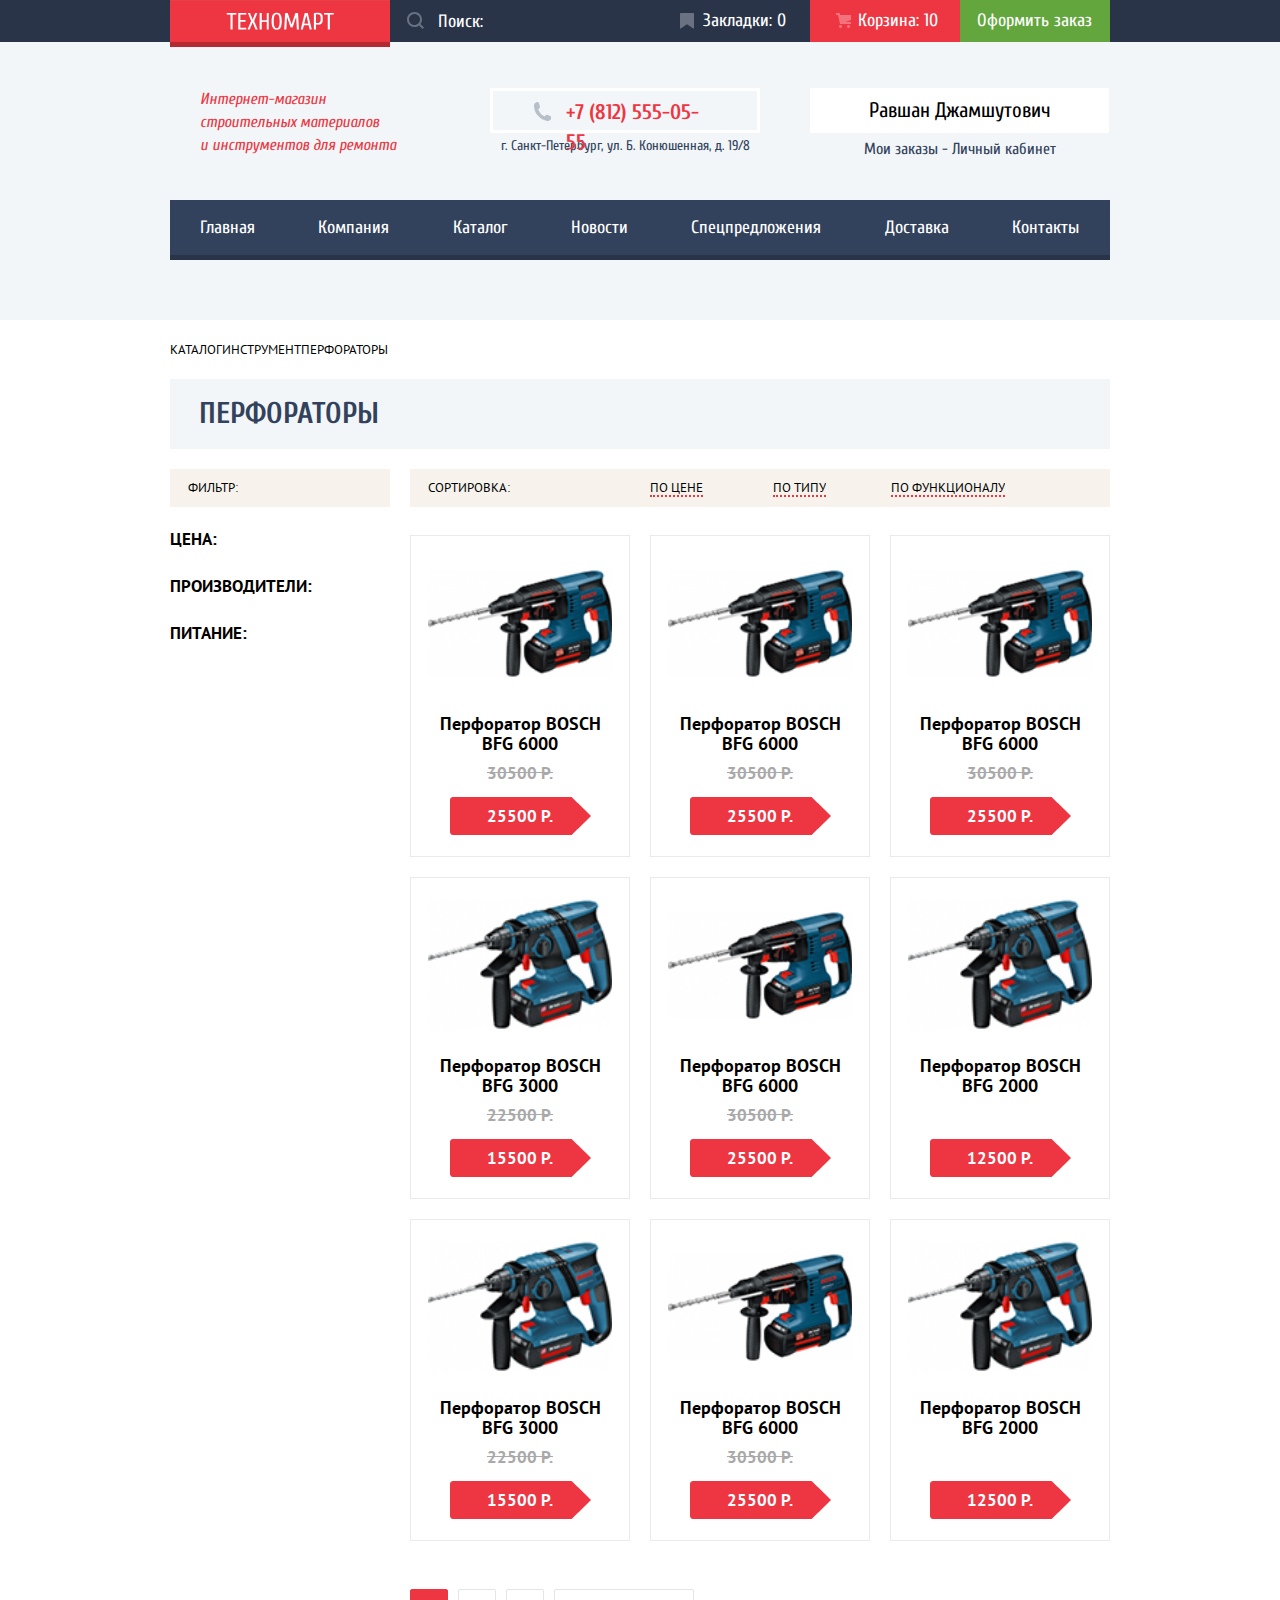
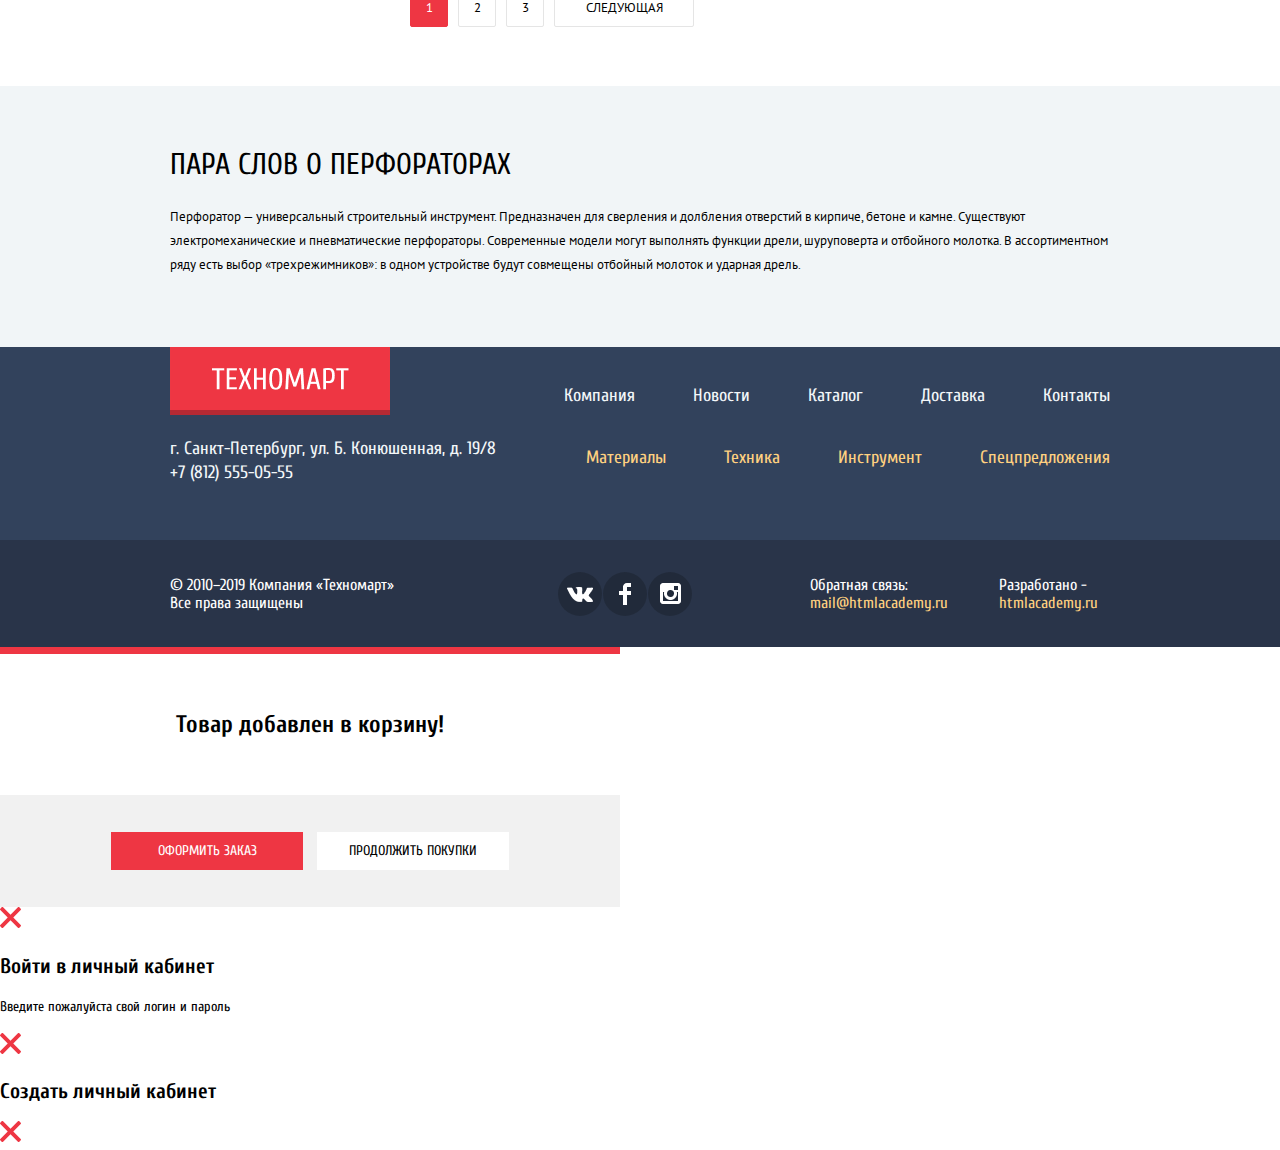
==== catalog.html @ 20802046 "Декоративные элементы на главной странице" ====
<!DOCTYPE html>
<html lang="ru">
  <head>
    <meta charset="utf-8">
	<title>Интернет-магазин строительных материалов и инструментов для ремонта «Техномарт»</title>
	<link href="https://fonts.googleapis.com/css2?family=Cuprum:ital,wght@0,400;0,700;1,400;1,700&family=PT+Sans:ital,wght@0,400;0,700;1,400;1,700&display=swap" rel="stylesheet">
	<link href="css/normalize.css" rel="stylesheet">
    <link href="css/style.css" rel="stylesheet">
  </head>
  <body>

    <header class="header">
	    <section class="header-section-logo">
			<div class="container-header-logo">
            <div class="header-logo"><a href="index.html"><img src="img/logo-header.png" width="220" height="47" alt="Логотип компании Техномарт"></a></div>
			<form class="header-search">
                <input class="header-search-input" type="search" name="q" placeholder="Поиск:">
            </form>
			<a class="header-link-bookmarks" href="#">Закладки: 0</a>
			<a class="header-link-basket header-link-basket-catalog" href="#">Корзина: 10</a>
			<a class="header-link-order" href="#">Оформить заказ</a>
			</div>
		</section>
		<section class="header-section-centr">
			<div class="header-section-centr-title">
		       <p>Интернет-магазин
			   строительных материалов<br>
			   и инструментов для ремонта</p>
			</div>
			<div class="header-section-centr-contacts">
			    <div class="header-section-centr-tel"><a class="header-tel" href="tel:+78125550555">+7 (812) 555-05-55</a></div>
				<div class="header-section-centr-address"><p>г. Санкт-Петербург, ул. Б. Конюшенная, д. 19/8</p></div>
		    </div>
			<div class="header-section-centr-authorization catalog-authorization">
				<div class="header-section-centr-name">
					<a href="blank.html">Равшан Джамшутович</a>
				</div>
			    <a class="header-section-centr-account" href="blank.html">Мои заказы  - Личный кабинет</a>
			</div>
		</section>
		<nav class="header-navigation">	
            <ul class="header-navigation-list">
                <li><a href="index.html">Главная</a></li>
                <li><a href="blank.html">Компания</a></li>
                <li><a href="catalog.html">Каталог</a></li>
                <li><a href="blank.html">Новости</a></li>
				<li><a href="blank.html">Спецпредложения</a></li>
                <li><a href="blank.html">Доставка</a></li>
                <li><a href="blank.html">Контакты</a></li>
            </ul>
	   </nav>
	</header>
	
	<main class="main ">

		<div class="main-catalog container">
	
	    <ul class="breadcrumbs">
            <li class="breadcrumbs-item">
                <a href="index.html"></a>
            </li>
            <li class="breadcrumbs-item">
                <a href="catalog.html">КАТАЛОГ</a>
            </li>
			<li class="breadcrumbs-item">
                <a href="catalog.html">ИНСТРУМЕНТ</a>
            </li>
            <li class="breadcrumbs-item">
                <a>ПЕРФОРАТОРЫ</a>
            </li>
        </ul>
	
		<div class="box-h1">
	        <h1>ПЕРФОРАТОРЫ</h1>
		</div>
		
        <section class="filter">

			<div class="box-header-filter">
			    <h3>Фильтр:</h3>
			</div>

			<div class="main-filter">
			    <p>Цена:</p>
			    <p>Производители:</p>
			    <p>Питание:</p>
			</div>
			
		</section>
		
		<section class="catalog-products">

            <div class="box-sort">

				<h3>СОРТИРОВКА:</h3>
				
				<input class="button-sort button-sort-price" type="button" value="ПО ЦЕНЕ">
				
				<input class="button-sort button-sort-type" type="button" value="ПО ТИПУ">

				<input class="button-sort button-sort-functional" type="button" value="ПО ФУНКЦИОНАЛУ">
                
		    </div>

				<h2 class="visually-hidden">Список товаров</h2>
				
			    <ul  class="catalog-products-list">
				<li  class="main-product-item">
					<div class="container-product">
						<img src="img/snippet-945.jpg" width="184" height="164" alt="Изображение перфоратора BOSCH BFG 6000">
					</div>
					<!-- <span class="new">NEW</span> -->
					<div class="main-product-item-link"><a href="blank.html">
						<h3>Перфоратор BOSCH BFG 6000</h3>
					</a></div>
					<div class="old-price"><span>30500 Р.</span></div>
						<div class="button-product"><a href="#">25500 Р.</a></div>					
				</li>
				<li  class="main-product-item">
					<div class="container-product">
					    <img src="img/snippet-945.jpg" width="184" height="164" alt="Изображение перфоратора BOSCH BFG 6000">
				    </div>
					<!-- <span class="new">NEW</span> -->	
					<div class="main-product-item-link"><a href="blank.html">
						<h3>Перфоратор BOSCH BFG 6000</h3>
					</a></div>
					<div class="old-price"><span>30500 Р.</span></div>
					<div class="button-product"><a href="#">25500 Р.</a></div>					
				</li>
				<li  class="main-product-item">
					<div class="container-product">
					    <img src="img/snippet-945.jpg" width="184" height="164" alt="Изображение перфоратора BOSCH BFG 6000">
				    </div>
					<!-- <span class="new">NEW</span> -->	
					<div class="main-product-item-link"><a href="blank.html">
						<h3>Перфоратор BOSCH BFG 6000</h3>
					</a></div>
					<div class="old-price"><span>30500 Р.</span></div>
					<div class="button-product"><a href="#">25500 Р.</a></div>					
				</li>
				<li  class="main-product-item">
					<div class="container-product">
					    <img src="img/snippet-18927.jpg" width="184" height="164" alt="Изображение перфоратора BOSCH BFG 3000">
				    </div>
					<!-- <span class="new">NEW</span> -->	
					<div class="main-product-item-link"><a href="blank.html">
						<h3>Перфоратор BOSCH BFG 3000</h3>
					</a></div>
					<div class="old-price"><span>22500 Р.</span></div>
					<div class="button-product"><a href="#">15500 Р.</a></div>					
				</li>
				<li class="main-product-item">
					<div class="container-product">
					    <img src="img/snippet-945.jpg" width="184" height="164" alt="Изображение перфоратора BOSCH BFG 6000">
				    </div>
					<!-- <span class="new">NEW</span> -->	
					<div class="main-product-item-link"><a href="blank.html">
						<h3>Перфоратор BOSCH BFG 6000</h3>
					</a></div>
					<div class="old-price"><span>30500 Р.</span></div>
					<div class="button-product"><a href="#">25500 Р.</a></div>					
				</li>
				<li  class="main-product-item">
					<div class="container-product">
					    <img src="img/snippet-18927.jpg" width="184" height="164" alt="Изображение перфоратора BOSCH BFG 2000">
				    </div>
					<!-- <span class="new">NEW</span> -->
					<div class="main-product-item-link"><a href="blank.html">
						<h3>Перфоратор BOSCH BFG 2000</h3>
					</a></div>
					<div class="old-price"><span></span></div>
					<div class="button-product"><a href="#">12500 Р.</a></div>				
				</li>
				<li class="main-product-item">
					<div class="container-product">
					    <img src="img/snippet-18927.jpg" width="184" height="164" alt="Изображение перфоратора BOSCH BFG 3000">
				    </div>
					<!-- <span class="new">NEW</span> -->	
					<div class="main-product-item-link"><a href="blank.html">
						<h3>Перфоратор BOSCH BFG 3000</h3>
					</a></div>
					<div class="old-price"><span>22500 Р.</span></div>
					<div class="button-product"><a href="#">15500 Р.</a></div>					
				</li>
				<li  class="main-product-item">
					<div class="container-product">
					    <img src="img/snippet-945.jpg" width="184" height="164" alt="Изображение перфоратора BOSCH BFG 6000">
				    </div>
					<!-- <span class="new">NEW</span> -->	
					<div class="main-product-item-link"><a href="blank.html">
						<h3>Перфоратор BOSCH BFG 6000</h3>
					</a></div>
					<div class="old-price"><span>30500 Р.</span></div>
					<div class="button-product"><a href="#">25500 Р.</a></div>					
				</li>
				<li  class="main-product-item">
					<div class="container-product">
					    <img src="img/snippet-18927.jpg" width="184" height="164" alt="Изображение перфоратора BOSCH BFG 2000">
				    </div>
					<!-- <span class="new">NEW</span> -->
					<div class="main-product-item-link"><a href="blank.html">
						<h3>Перфоратор BOSCH BFG 2000</h3>
					</a></div>
					<div class="old-price"><span></span></div>
					<div class="button-product"><a href="#">12500 Р.</a></div>					
				</li>				
			</ul>
			
			<div class="pagination-box">
			    <ul class="pagination-list">
                    <li class="pagination-item item-number pagination-item-current"><a>1</a></li>
                    <li class="pagination-item item-number"><a href="blank.html">2</a></li>
					<li class="pagination-item item-number"><a href="blank.html">3</a></li>
					<li class="pagination-item item-next"><a href="blank.html">СЛЕДУЮЩАЯ</a></li>
				</ul>
			</div>
		</section>

	    </div>
		
		<section class="description">
			<div class="description-container container">
		    <h2>ПАРА СЛОВ О ПЕРФОРАТОРАХ</h2>
			<p>Перфоратор — универсальный строительный инструмент. Предназначен для сверления и долбления отверстий в кирпиче, бетоне и камне.
               Существуют электромеханические и пневматические перфораторы. Современные модели могут выполнять функции дрели, шуруповерта и отбойного молотка. 
			   В ассортиментном ряду есть выбор «трехрежимников»: в одном устройстве будут совмещены отбойный молоток и ударная дрель.</p>
			</div>
		</section>
	
	</main>
	
	<footer class="footer">
	
        <nav class="footer-navigation">
			<div class="container-footer-navigation">
			<div class="footer-address">
	        <a class="footer-navigation-logo"><img src="img/logo-footer.png" width="220" height="68" alt="Логотип интернет-магазина «Техномарт»"></a>
		    <p>
				г. Санкт-Петербург, ул. Б. Конюшенная, д. 19/8
				<a href="tel:+78125550555">+7 (812) 555-05-55</a>		
			</p>
			</div>
			<div class="footer-navigation-main">
		    <ul class="footer-navigation-list">
                <li class="footer-navigation-item"><a href="blank.html">Компания</a></li>
			    <li class="footer-navigation-item"><a href="blank.html">Новости</a></li>
                <li class="footer-navigation-item"><a href="catalog.html">Каталог</a></li>
                <li class="footer-navigation-item"><a href="blank.html">Доставка</a></li>
                <li class="footer-navigation-item"><a href="blank.html">Контакты</a></li>
                <li class="footer-navigation-item"><a class="link-orange" href="blank.html">Материалы</a></li>
			    <li class="footer-navigation-item"><a class="link-orange" href="blank.html">Техника</a></li>
                <li class="footer-navigation-item"><a class="link-orange" href="blank.html">Инструмент</a></li>
                <li class="footer-navigation-item"><a class="link-orange" href="blank.html">Спецпредложения</a></li>
		        </ul>
			</div>
		    </div>
	    </nav>
	
	    <section class="footer-socials">
		<div class="container-footer-socials">
			<div class="footer-socials-blok">
		        <p>© 2010–2019 Компания «Техномарт»
				   Все права защищены</p>
			</div>
		<ul class="footer-socials-list">
            <li><a href="#"><img class="logo-socials" src="img/icon-vk.png" width="27" height="16" alt="Логотип ВКонтакте"></a></li>
            <li><a href="#"><img class="logo-socials" src="img/icon-fb.png" width="12" height="22" alt="Логотип Фейсбук"></a></li>
            <li><a href="#"><img class="logo-socials" src="img/icon-insta.png" width="21" height="21" alt="Логотип Инстаграмм"></a></li>
        </ul>
	    <p class="footer-socials-mail">Обратная связь:<br>
        <a class="footer-socials-link link-orange" href="mail@htmlacademy.ru">mail@htmlacademy.ru</a>
        </p>
        <p class="footer-socials-site">Разработано -<br>
        <a class="footer-socials-link link-orange" href="https://htmlacademy.ru/intensive/htmlcss">htmlacademy.ru</a>
		</p>
	    </div>	
	    </section>
	
	</footer>
	
	<section class="modal-order">
        <p>Товар добавлен в корзину!</p>
        <div class="submit-order">
			<div class="link-button"><a href="#">ОФОРМИТЬ ЗАКАЗ</a></div>
			<div class="button-white"><a href="#">ПРОДОЛЖИТЬ ПОКУПКИ</a></div>
		</div>
        <a href="#" class="close"><img src="img/icon-close.svg" width="21" height="21" alt="закрыть"></a>
    </section>

    <section class="modal modal-authorization">
        <h2>Войти в личный кабинет</h2>
        <p>Введите пожалуйста свой логин и пароль</p>
        <!-- Здесь будет форма логина и пароля -->
        <a href="#" class="close"><img src="img/icon-close.svg" width="21" height="21" alt="закрыть"></a>
    </section>
	
	<section class="modal modal-account">
        <h2>Создать личный кабинет</h2>
        <!-- Здесь будет форма логина и пароля -->
        <a href="#" class="close"><img src="img/icon-close.svg" width="21" height="21" alt="закрыть"></a>
    </section>

  </body>
</html>
---- css/style.css ----
/* Variables */

  :root {
    --basic-dark-blue: #293449;
    --basic-red: #EE3643;
    --basic-green: #63A63E;
    --basic-white: #FFFFFF;
    --basic-extra-dark: rgba(0, 0, 0, 0.0001);
    --basic-black: #000000;
    --basic-blue: #32425C;
    --yellow-materials: #FFBF47;
    --yellow-delivery: #FFC047;
    --extra-blue-instrument: #3BBCE3;
    --purple-technic: #DC91D8;
    --light-green-sale: #8ED78F;
    --basic-gray: #A9A9A9;
    --basic-gray2: #C1C6CE;
    --basic-gray3: #C5C5C5;
    --basic-gray4: #B7BFC8;
    --basic-gray5: #ABABAB;
    --basic-gray6: #F4F4F4;
    --basic-gray7: #F1F1F1;
    --basic-gray8: #E5E5E5;
    --border-producer: #EAEAEA;
    --basic-white-header: #F9F5F0;
    --basic-extra-white-footer-text: #F3F7F9;
    --basic-extra-white-footer-nav: #F1F5F7;
    --basic-light-yellow: #FFD180;
    --basic-socials: linear-gradient(0deg, #212A3A, #212A3A);
    --basic-extra-white-catalog-h1: #F2F6F8;
    --basic-light-pink: #F7F3EC;
    --promo-buttom: rgba(255, 255, 255, 0.3);
    --shadow: rgba(0, 0, 0, 0.25);
    --background-modal: #565656;
    --shadow-modaal: rgba(47, 42, 43, 0.5);
    --button-sort:  x 14.7px rgba(0, 0, 0, 0.3);
    --background-login-link: rgba(0, 0, 0, 0.0001);
    --transparent: rgba(0, 0, 0, 0);
    --shadow-buy: #367315;
    --shadow-services-button: #405069;

  /* :hover */
    --green-hover: #5FBB2D;
    --blue-hover: #293449;
    --promo-buttom-hover: rgba(197, 197, 197, 0.3);
    --link-button-hover: #CA2C37;
    --login-link-hover:  #3D546F;

  /* :active */
    --red-active: #BA2732;
    --white-active: rgba(255, 255, 255, 0.5);
    --dark-blue-active: #1D2739;
    --promo-buttom-active: rgba(169, 169, 169, 0.3);
    --link-button-active: #BA2732;
    --header-link-active: #161D29;
    --button-product-active: #518534;
  }


body {
    min-width: 1200px;
    margin: 0;
    padding: 0;
    font-family: "Cuprum", Arial, sans-serif;
    font-size: 14px;
    line-height: 24px;
    color: var(--basic-black);
    background-color: var(--basic-white);
  }

  a {
    text-decoration: none;
  }
  
  img {
    max-width: 100%;
    height: auto;
  }

  .visually-hidden {
    position: absolute;
    width: 1px;
    height: 1px;
    margin: -1px;
    border: 0;
    padding: 0;
    white-space: nowrap;
    clip-path: inset(100%);
    clip: rect(0 0 0 0);
    overflow: hidden;
  }

  .header {
    display: grid;
    height: 320px;
    grid-template-rows: min-content 158px min-content;
    background: var(--basic-extra-white-catalog-h1);
  }

  .container-header-logo {
    display: grid;
    grid-template-columns: 220px 1fr 150px 150px 150px;
    width: 940px;
    margin: 0 auto;
  }
  
  .header-section-logo {
    height: 42px;
    background: var(--basic-dark-blue);  
  }

  .header-section-logo a {
    color: var(--basic-white);
    font-size: 18px;
    line-height: 24px;
  }

  .header-logo {
    width: 220px;
    height: 47px;
    background: var(--basic-red);
  }

  a.header-logo:active {
    background: var(--red-active);
  }

  .header-search {
    position: relative;
    padding: 9px 0 9px 46px;
  }

  .header-search-input {
    background: var(--basic-dark-blue);
    border: none;
    font-size: 18px;
    line-height: 24px;
    font-family: "Cuprum", Arial, sans-serif;
  }

  .header-search::before {
    content: "";
    position: absolute;
    top: 12px;
    left: 17px;  
    width: 17px;
    height: 17px;
    background-image: url("../img/icon-search.svg");
    background-repeat: no-repeat;
    background-position: 0 0;
    opacity: 0.3;
  }

  .header-search:hover::before,
  .header-link-basket:hover::before,
  .header-link-bookmarks:hover::before {
    opacity: 1;
  }

  .header-search-input::placeholder {
    color: var(--basic-white);
  }

  .header-search-input:active,
  .header-search-input:focus {
    background: var(--basic-white);
    outline: none !important;
  }

  .header-link-bookmarks{
    position: relative;
    padding: 9px 23px 9px 43px;
  }

  .header-link-bookmarks::before {
    content: "";
    position: absolute;
    top: 13px;
    left: 20px;  
    width: 14px;
    height: 16px;
    background-image: url("../img/icon-bookmark.svg");
    background-repeat: no-repeat;
    background-position: 0 0;
    opacity: 0.3;
  }

  .header-link-bookmarks:active::before,
  .header-link-basket:active::before {
    opacity: 0.3;
  }

  .header-link-basket {
    position: relative;
    padding: 9px 20px 9px 48px;
  }

  .header-link-basket::before {
    content: "";
    position: absolute;
    top: 13px;
    left: 26px;  
    width: 15px;
    height: 15px;
    background-image: url("../img/icon-cart.svg");
    background-repeat: no-repeat;
    background-position: 0 0;
    opacity: 0.3;
  }

  .header-link-bookmarks:active,
  .header-link-basket:active,
  .header-link-order:active {
    color: var(--white-active);
    height: 24px;
    background-color: var(--header-link-active);
  }

  .header-link-order {
    padding: 9px 16px 9px 17px;
    height: 24px;
    background-color: var(--basic-green);
  }

  .header-link-order:hover {
    background-color: var(--green-hover);
  }

  .header-section-centr {
    display: flex;
    width: 940px;
    min-height: 158px;
    margin: 0 auto;
    background-color: transparent;
  }

.header-section-centr-title {
    width: 197px;
    color: var(--basic-red);
    font-style: italic;
    font-size: 16px;
    line-height: 23px;
    margin-left: 30px;
    padding-top: 30px;
  }

  .header-section-centr-contacts {
    display: flex;
    flex-direction: column;
    width: 270px;
    margin-left: 93px;
    align-items: center;
    color: var(--basic-blue);
  }

  .header-section-centr-tel {
    width: 264px;
    height: 39px;
    margin-top: 46px;
    border: 3px solid var(--basic-white);
  }

  .header-section-centr-address {
    margin-top: -13px;
    padding: 0;
    font-size: 14px;
    line-height: 24px;
    font-family: Cuprum, Arial, sans-serif;
    color: var(--basic-blue);
  }

  .header-tel {
    display: block;
    position: relative;
    color: var(--basic-red);
    font-weight: bold;
    font-size: 21px;
    line-height: 30px;
    padding: 6px 43px 8px 73px;
  }

  .header-tel::before {
    content: "";
    position: absolute;
    top: 11px;
    left: 40px;  
    width: 18px;
    height: 19px;
    background-image: url("../img/icon-phone.svg");
    background-repeat: no-repeat;
    background-position: 0 0;
  }

  .header-section-centr-authorization {
    display: flex;
    width: 300px;
    margin-left: auto;
  }

  .header-section-centr-login-link {
    width: 121px;
    height: 45px;
    margin-top: 46px;
    margin-left: auto;
    margin-right: 10px;
    background: var(--basic-white);
  }

  .header-section-centr-login-link a {
    display: block;
    position: relative;
    padding: 12px 27px 12px 45px;
  }

  .header-section-centr-login-link svg {
    position: absolute;
    top: 14px;
    left: 19px;
  }

  .header-section-centr-login-link:hover path {
    fill: var(--login-link-hover);
  }

  .header-section-centr-login-link:active path {
    fill: var(--basic-gray3);
  }

  .header-section-centr-reg-link {
    display: flex;
    justify-content: center;
    align-items: center;
    width: 150px;
    height: 45px;
    margin-top: 46px;
    margin-right: 0;
    background: var(--basic-white);
  }

  .header-section-centr-authorization a {
    color: var(--basic-black);
    font-size: 21px;
    line-height: 21px;
  }

  .header-section-centr-authorization a:hover {
    color: var(--basic-red);
  }

  .header-section-centr-authorization a:hover {
    color: var(--basic-red);
  }

  .header-section-centr-authorization a:active {
    color: var(--basic-gray3);
  }

  .header-navigation {
    width: 940px;
    margin: 0 auto;
    box-shadow: inset 0px -5px 0px var(--blue-hover);
    background-color: var(--basic-blue);
  }

  .header-navigation-list {
    display: grid;
    grid-template-columns: repeat( 7, min-content);
    justify-content: space-between;
    list-style: none; 
    margin: 0;
    padding: 0;
  }

  .header-navigation-list a {
    display: block;
    padding: 16px 31px 20px 30px;
    color: var(--basic-white);
    font-size: 18px;
  }

  .header-navigation-list li:hover {
    background-color: var(--blue-hover);
  }

  .header-navigation-list li:active {
    background-color: var(--dark-blue-active);
  }

  .container {
    width: 940px;
    margin-left: auto;
    margin-right: auto;
  }

  .main-promo {
    margin-top: 59px;
    margin-bottom: 59px;
  }

  .main-promo-list {
    display: grid;
    grid-template-columns: 300px 300px 300px;
    grid-template-rows: 123px 123px 123px;
    grid-template-areas:
    "promo-materials promo-instrument promo-technic"
    "main-promo-slider main-promo-slider promo-sale"
    "main-promo-slider main-promo-slider promo-delivery";
    grid-gap: 20px;
    margin: 0;
    padding: 0;
    list-style: none;
  }

  .main-promo-item {
    display: flex;
    position: relative;
    flex-direction: column;
    width: 300px;
    height: 123px;
    color: var(--basic-white);
    overflow: hidden;
  }

  .main-promo-new {
    width: 100px;
    height: 30px;
    color: var(--basic-white);
    background-color: var(--basic-red);
    transform: rotate(45deg);
    position: absolute;
    top: 10px;
    right: -25px;
    font-family: Cuprum, Arial, sans-serif;
    font-style: normal;
    font-weight: normal;
    font-size: 14px;
    line-height: 18px;
    display: flex;
    align-items: center;
    justify-content: center;
    text-transform: uppercase;
  }

  .main-promo-item::before {
    content: "";
    position: absolute;
    background-repeat: no-repeat;
    background-position: 0 0;
  }

  .promo-materials::before {
    width: 44px;
    height: 65px; 
    background-image: url("../img/icon-1.svg");
    top: 31px;
    left: 213px; 
  }

  .promo-instrument::before {
    width: 75px;
    height: 61px;
    background-image: url("../img/icon-2.svg");
    top: 34px;
    left: 194px; 
  }

  .promo-technic::before {
    width: 78px;
    height: 62px; 
    background-image: url("../img/icon-3.svg");
    top: 32px;
    left: 191px; 
  }

  .promo-sale::before {
    width: 59px;
    height: 72px; 
    background-image: url("../img/icon-4.svg");
    top: 26px;
    left: 196px; 
  }

  .promo-delivery::before {
    width: 78px;
    height: 63px; 
    background-image: url("../img/icon-5.svg");
    top: 32px;
    left: 191px; 
  }

  .main-promo-slider {
    position: relative;
    width: 620px;
    height: 266px;
  }

  .slide-header {
    position: absolute;
  }

  .main-promo-item h2 {
    margin: 20px 0 0 23px;
    font-size: 24px;
    line-height: 30px;
    font-weight: 700px;
  }

  .main-promo-buttom {
    Width: 135px;
    height: 38px;
    margin: 14px 0 0 23px;
    text-align: center;
    line-height: 38px;
    background: var(--promo-buttom);
    text-transform: uppercase;
  }

  .main-promo-buttom a {
    color: var(--basic-white);
  } 

  .promo-materials {
    grid-area: promo-materials;
    background-color: var(--yellow-materials);
  }

  .promo-instrument {
    grid-area: promo-instrument;
    background-color: var(--extra-blue-instrument);
  }

  .main-promo-buttom:hover {
    background-color: var(--promo-buttom-hover);
  }

  .main-promo-buttom:active {
    background-color: var(--promo-buttom-active);
  }

  .promo-technic {
    grid-area: promo-technic;
    background-color: var(--purple-technic);
  }

  .promo-sale {
    grid-area: promo-sale;
    background-color: var(--light-green-sale);
  }

  .promo-delivery {
    grid-area: promo-delivery;
    background-color: var(--yellow-delivery);
  }

  .main-promo-slide {
    grid-area: main-promo-slide;
    display: flex;
    flex-direction: column;
    width: 620px;
    height: 266px;
    color: var(--basic-white);
    background-color: var(--basic-dark-blue);
  }

  .promo-slide1 {
    background-image: url("../img/drills.jpg");
    background-repeat: no-repeat;
  }

  .promo-slide2 {
    background-image: url("../img/perforator.jpg");
    background-repeat: no-repeat;
  }

  .slide-title-h2 {
    font-size: 36px;
    font-weight: 700px;
    margin: 23px 0 0 24px;
    padding: 0;
  }

  .slide-title-p {
    font-size: 18px;
    margin: 20px 0 0 24px;
    padding: 0;
  }

  .main-promo-slide-link {
    margin: 113px 0 0 24px;
  }

  .main-promo-slider-controls1 {
    position: absolute;
    padding: 0;
    width: 10px;
    height: 10px;
    top: 220px;
    left: 295px;
    border: 2px solid var(--basic-white);
    background-color: var(--basic-red);
    border-radius: 50%;
    cursor: pointer;
  }

  .main-promo-slider-controls2 {
    position: absolute;
    padding: 0;
    width: 10px;
    height: 10px;
    top: 220px;
    left: 315px;
    border: 2px solid var(--basic-white);
    background-color: var(--basic-red);
    border-radius: 50%;
    cursor: pointer;
  }

  .current {
    background-color: var(--basic-white);
  }

  .carousel {
    position: absolute;
    padding: 0;
    width: 22px;
    height: 40px;
    top: 115px;
    background: var(--transparent);
    background-image: url("../img/icon-left.svg");
    outline: none;
    border: none;
    text-decoration: none;
    cursor: pointer;
  }

  .carousel-left {
    left: 25px;    
  }

  .carousel-right {
    right: 25px;
    transform: rotate(180deg);
  }

  .main-promo-slider-controls1:active,
  .main-promo-slider-controls1:focus,
  .main-promo-slider-controls2:active,
  .main-promo-slider-controls2:focus {
    outline: none !important;
    }

  .link-button {
    Width: 192px;
    height: 38px;
    margin-right: 14px;
    text-align: center;
    line-height: 38px;
    background: var(--basic-red);
    text-transform: uppercase;
  }

  .link-button a {
    color: var(--basic-white);
  }

  .link-button:hover {
    background: var(--link-button-hover);
  }

  .link-button:active {
    background: var(--link-button-active);
  }

  .main-product {
    margin-bottom: 70px;
  }

  .main-product-header,
  .main-producer-header {
    display: flex;
    align-items: center;
    justify-content: space-between;
    Width: 940px;
    height: 89px;
    margin-bottom: 20px;
    background: var(--basic-white-header);
  }

  .main-product h2,
  .main-producer-header h2 {
    font-size: 30px;
    margin-left: 28px;
    color: var(--basic-blue);
    text-transform: uppercase;
  }

  .main-product-list {
    display: grid;
    grid-template-columns: repeat( 4, 220px);
    grid-gap: 20px;
    Width: 940px;
    min-height: 318px;
    list-style: none;
    margin: 0;
    padding: 0;
  }

  .main-product-item {
    position: relative;
    display: flex;
    flex-direction: column;
    justify-content: center;
    Width: 218px;
    min-height: 318px;
    text-align: center;
    border: 1px solid var(--border-producer);
    overflow: hidden;
  }

  .container-product {
    height: 164px;
    margin-top: 6px;
  }

  .container-button-product {
    display: flex;
    flex-direction: column;
    align-items: center;
  }

  .button-product-buy {
    position: relative;
    width: 135px;
    height: 38px;
    margin-top: 38px;
    background: var(--basic-green);
    box-shadow: inset 0px -3px 0px var(--shadow-buy);
    border-radius: 2px;
    border: 0;
    font-family: Cuprum, Arial, sans-serif;
    font-style: normal;
    font-weight: normal;
    font-size: 14px;
    line-height: 18px;
    text-transform: uppercase;
    color: var(--basic-white);
    padding-left: 30px;
  }

  .button-product-buy:hover {
    background: var(--green-hover);
  }

  .button-product-buy:active,
  .button-product-buy:focus {
    background: var(--button-product-active);
    outline: none !important;
  }

  .button-product-buy::before {
    content: "";
    position: absolute;
    top: 11px;
    left: 32px;  
    width: 15px;
    height: 15px;
    background-image: url("../img/icon-cart.svg");
    background-repeat: no-repeat;
    background-position: 0 0;
    opacity: 0.3;
  }

  .button-product-bookmarks {
    width: 135px;
    height: 38px;
    margin-top: 10px;
    background-color: var(--basic-white);
    border: 3px solid var(--basic-green);
    box-sizing: border-box;
    border-radius: 2px;
    font-family: Cuprum, Arial, sans-serif;
    font-style: normal;
    font-weight: normal;
    font-size: 14px;
    line-height: 18px;
    text-transform: uppercase;
    color: var(--basic-blue);
  }

  .button-product-bookmarks:hover {
    border: 3px solid var(--basic-blue);
  }

  .button-product-bookmarks:active,
  .button-product-bookmarks:focus {
    opacity: 0.5;
    outline: none !important;
  }

  .main-product-item-link {
    width: 185px;
    min-height: 43px;
    margin: 8px auto 0 auto;
  }

  .main-product-item h3 {
    font-family: "PT Sans", Arial, sans-serif;
    font-size: 18px;
    line-height: 20px;
    font-weight: 700;
    margin: 0;
    padding: 0;
    color: var(--basic-black);
  }

  .new {
    position: absolute;
  }

  .old-price {
    Width: 184px;
    height: 20px;
    text-align: center;
    margin: 7px auto 0 auto;
    font-family: "PT Sans", Arial, sans-serif;
    font-size: 17px;
    line-height: 18px;
    font-weight: 700;
    text-decoration-line: line-through;
    text-transform: uppercase;
    color: var(--basic-gray);
  }

  .button-product {
    Width: 141px;
    height: 38px;
    text-align: center;
    margin: 13px auto 21px auto;
    background-image: url("../img/button-product.png");
  }

  .button-product a {
    text-transform: uppercase;
    font-family: "PT Sans", Arial, sans-serif;
    font-size: 17px;
    line-height: 38px;
    font-weight: 700;
    color: var(--basic-white);
    padding: 10px 32px;
  }

  .main-producer-list {
    display: grid;
    grid-template-columns: repeat( 4, 220px);
    grid-gap: 20px;
    Width: 940px;
    margin: 0;
    padding: 0;
    height: auto;
    list-style: none;
  }

  .main-producer-item {
    display: flex;
    justify-content: center;
    align-items: center;
    Width: 218px;
    height: 145px;
    border: 1px solid var(--border-producer);
  }

  .main-producer-item:hover {
    box-shadow: 0px 4px 4px var(--shadow);
  }

  .main-producer-item:active {
    box-shadow: 0px 4px 4px var(--shadow);
    opacity: 0.5;
  }
  
  .main-services {
    display: flex;
    flex-direction: column;    
    min-height: 522px;
    margin-top: 70px;
    margin-bottom: 70px;
    background: var(--basic-extra-white-footer-nav);
  }

  .main-services h2 {
    font-size: 30px;
    color: var(--basic-black);
    text-transform: uppercase;
    margin: 64px 0 0 0;
    padding: 0;
  }

  .main-services-p {
    width: 394px;
    margin-top: 25px;
  }

  .main-services p {
    font-family: "PT Sans", Arial, sans-serif;
    font-size: 13px;
    line-height: 24px;
    color: var(--basic-black);
    margin: 0;
    padding: 0;
  }

  .main-services-list {
    display: flex;
    width: 940px;
    min-height: 333px;
    margin-top: 21px;
  }

  .main-services-item {
    width: 270px;
    margin-left: 80px;
  }

  .main-services-button {
    position: relative;
    width: 240px;
  }

  .services-button {
    width: 240px;
    height: 61px;
    font-family: Cuprum, Arial, sans-serif;
    font-style: normal;
    font-weight: bold;
    font-size: 21px;
    line-height: 30px;
    color: var(--basic-white);
    background-color: var(--basic-blue);
    outline: none !important;
    border: 0;
    box-shadow: 0px 1px 0px var(--basic-dark-blue), inset 0px 1px 0px var(--shadow-services-button);
  }

  .services-button:hover {
    background-color: var(--basic-dark-blue);
  }

  .services-button:active,
  .services-button:focus {
    background: var(--basic-white);
    box-shadow: 0px 1px 0px var(--basic-white);
    color: var(--basic-blue);
  }

  .services-button::after {
    content: "";
    position: absolute;
    top: 0px;
    left: 230px;  
    width: 10px;
    height: 279px;
    background-image: url("../img/Layer.png");
    mix-blend-mode: normal;
    opacity: 0.25;
  }


  .button-delivery {
    margin-top: 49px;
  }

  .services-delivery {
    position: relative;
  }
  
  .main-services-item h3 {
    font-family: "Cuprum", Arial, sans-serif;
    font-size: 30px;
    color: var(--basic-blue);
    margin: 46px 0 0 0;
    padding: 0;
  }

  .main-services-item p {
    font-family: PT Sans, Arial, sans-serif;
    font-style: normal;
    font-weight: normal;
    font-size: 13px;
    line-height: 24px;
    color: var(--basic-black);
    margin: 30px 0 0 0;
    padding: 0;
  }

  .main-services-item::before {
    content: "";
    position: absolute;
    top: 72px;
    left: 152px; 
    width: 619px;
    height: 283px;
    background-image: url("../img/car.png");
    background-repeat: no-repeat;
    background-position: 0 0;
  }

  .main-info h2 {
    font-size: 30px;
    color: var(--basic-black);
    text-transform: uppercase;
  }

  .main-info p {
    font-family: "PT Sans", Arial, sans-serif;
    font-size: 13px;
    line-height: 24px;
    color: var(--basic-black);
  }

  .index-label {
    width: 240px;
    height: 61px;
    font-family: "Cuprum", Arial, sans-serif;
    font-weight: 700;
    font-size: 21px;
    color: var(--basic-white);
    background: var(--basic-blue);
  }

  .index-label:hover {
    color: var(--basic-white);
    background: var(--blue-hover);
  }

  .index-label:active {
    color: var(--basic-blue);
    background: var(--blue-white);
  }

  .main-services-list input[type=radio] {
    display: none;
  }

  .main-info {
    display: flex;
    justify-content: space-between;
    margin-bottom: 70px;
  }

  .main-info-text {
    width: 460px;
  }

  .main-info-map {
    width: 300px;
  }

  .main-info h2 {
    margin: 0 0 24px 0;
  }

  .main-info-map-p {
    width: 180px;
    margin-bottom: 32px;
  }

  .main-info-text-list {
    margin: -10px 0 20px 0;
    padding: 0;
    list-style: none;
  }

  .red-line {
    display: inline-block;
    vertical-align: middle;
    background: var(--basic-red);
    width: 25px;
    height: 2px;
    margin-right: 12px;
  }

  .main-info-text-item {    
    font-size: 18px;
    line-height: 24px;
    font-family: Cuprum, Arial, sans-serif;
    font-style: normal;
    font-weight: normal;
    color: var(--basic-black);
  }

  .main-info-text-link {
    width: 220px;
  }

  .main-info-map-link {
    width: 300px;
  }

  .footer {
    height: 300px;
  }

  .container-footer-navigation {
    display: flex;
    width: 940px;
    min-height: 193px;
    margin: 0 auto;
  }

  .footer-address {
    width: 330px;
  }

  .footer-address p {
    margin-top: 22px;
  }

  .footer-navigation-main {
    width: 610px;
  }

  .footer-navigation {
    background: var(--basic-blue);
  }

  a.footer-navigation-logo {
    background: var(--basic-red);
    display: block;
    width: 220px;
    height: 68px;
  }

  .footer-navigation p,
  .footer-navigation a {
    font-family: Cuprum, Arial, sans-serif;
    font-size: 18px;
    line-height: 24px;
    color: var(--basic-extra-white-footer-text);
  }

  .footer-navigation-list {
    display: flex;
    justify-content: flex-end;
    flex-wrap: wrap;
    margin: 0;
    padding: 0;
    list-style: none;
  }
  
  .footer-navigation-item {
    margin: 37px 0 0 58px;
    color: var(--basic-extra-white-footer-nav);
  }

  .container-footer-socials {
    display: flex;
    align-items: center;
    width: 940px;
    height: 107px;
    margin: 0 auto;
  }

  .footer-socials {
    background: var(--basic-dark-blue);
  }

  .footer-socials {
    font-family: Cuprum, Arial, sans-serif;
    font-size: 16px;
    line-height: 18px;
    color: var(--basic-white); 
  }

  .footer-socials-blok {
    display: flex;
    width: 230px;
    align-items: center;
  }

  .footer-socials-list {
    display: flex;
    align-items: center;
    margin: 0 0 0 158px;
    padding: 0;
    list-style: none;
  }

  .footer-socials-list li {
    position: relative;
    width: 44px;
    height: 44px;
    background: var(--basic-socials);
    border-radius: 50%;
    margin-right: 1px;
  }

  .logo-socials {
    position: absolute;
    z-index: 1;
    margin: auto;
    top: 0; right: 0; bottom: 0; left: 0;
  }

  .footer-socials-mail {
    margin-left: 117px;
  }

  .footer-socials-site {
    margin-left: 51px;
  }

  a.link-orange {
    color: var(--basic-light-yellow);
  }

  .footer-navigation-item a:hover {
    text-decoration-line: underline;
  }

  .footer-navigation-item a:active {
    opacity: 0.5;
    mix-blend-mode: normal;
    text-decoration-line: none;
  }

  .footer-socials-list li:hover {
    background: var(--basic-red);
  }

  .footer-socials-link:hover {
    text-decoration-line: underline;
  }

  .footer-socials-link:active {
    color: var(--basic-red);
    text-decoration-line: none;
  }

  .modal-question {
    width: 620px;
    height: 430px;
    background: var(--basic-white);
    border-top: 7px solid var(--basic-red);
  }

  .modal-question-form {
    display: flex;
    flex-direction: column;
  }

  .modal-question label {
    font-family: "Cuprum", Arial, sans-serif;
    font-size: 18px;
    line-height: 24px;
    color: var(--basic-black);
  }

  input.name-field,
  input.email {
    width: 220px;
    height: 38px;
    border: 2px solid var(--basic-gray3);
    box-sizing: border-box;
    border-radius: 2px;
    font-family: "PT Sans", Arial, sans-serif;
    font-size: 13px;
    line-height: 24px;
    color: var(--basic-gray);
  }

  textarea.comment {
    width: 460px;
    height: 114px;
    border: 2px solid var(--basic-gray3);
    box-sizing: border-box;
    border-radius: 2px;
    font-family: "PT Sans", Arial, sans-serif;
    font-size: 13px;
    line-height: 24px;
    color: var(--basic-gray);
  }

  .container-name-email {
    display: flex;
    height: 112px;
  }

  .container-name-field {
    display: flex;
    flex-direction: column;
  }

  .container-email-field {
    display: flex;
    flex-direction: column;
  }

  .position1 {
    margin-top: 46px;
    margin-left: 80px;
  }

  .position2 {
    margin-top: 11px;
    margin-left: 80px;
  }

  .position3 {
    margin-top: 46px;
    margin-left: 10px;
  }

  .position4 {
    margin-top: 11px;
    margin-left: 10px;
  }

  .container-comment {
    display: flex;
    flex-direction: column;
    height: 199px;
  }

  .comment {
    margin-top: 12px;
    margin-left: 80px;
  }

  .submit {
    display: flex;
    justify-content: center;
    align-items: center;
    width: 620px;
    height: 112px;
    background: var(--basic-gray6);
  }

  .submit input {
    width: 460px;
    height: 38px;
    background: var(--basic-red);
    filter: drop-shadow(0px 4px 4px var(--shadow));
    font-family: "Cuprum", Arial, sans-serif;
    font-size: 14px;
    line-height: 18px;
    text-transform: uppercase;
    color: var(--basic-white);
    text-align: center;
    line-height: 32px;
  }

  .modal-map {
    width: 943px;
    height: 449px;
    border-top: 7px solid var(--basic-red);
    background: var(--background-modal);
    box-shadow: 0px 0px 14.7px var(--shadow-modaal);
  }

  .modal-order {
    display: flex;
    flex-direction: column;
    width: 620px;
    height: 282px;
    background: var(--basic-white);
    border-top: 7px solid var(--basic-red);
  }

  .modal-order p {
    font-family: "Cuprum", Arial, sans-serif;
    font-weight: 700;
    font-size: 24px;
    line-height: 30px;
    color: var(--basic-black);
    margin: auto;
  }

  .modal-order-close {
    position: absolute;
    margin-top: 10px;
    margin-left: 590px;
  }

  .modal-map-close {
    position: absolute;
    margin-top: 10px;
    margin-left: 910px;
  }

  .modal-question-close {
    position: absolute;
    margin-top: 10px;
    margin-left: 590px;
  }

  .submit-order {
    display: flex;
    justify-content: center;
    align-items: center;
    width: 620px;
    height: 112px;
    background: var(--basic-gray7);
  }

  .button-white {
    Width: 192px;
    height: 38px;
    text-align: center;
    line-height: 38px;
    background: var(--basic-white);
    text-transform: uppercase;
  }

  .button-white a {
    color: var(--basic-black);
  }

  /* Catalog */

  .header-section-centr-name {
    display: flex;
    justify-content: center;
    align-items: center;
    width: 299px;
    height: 45px;
    margin-top: 46px;
    background: var(--basic-white);
  }

  .header-section-centr-name a {
    font-family: Cuprum, Arial, sans-serif;
    font-size: 21px;
    line-height: 21px;
    color: var(--basic-black);
  }

  .header-section-centr-name a:hover {
    color: var(--basic-black);
  }

  .header-section-centr-name a:active {
    color: var(--basic-gray3);
  }

  .header-section-centr-account {
    margin: 7px auto auto auto;
  }

  a.header-section-centr-account {
    font-family: Cuprum, Arial, sans-serif;
    font-size: 16px;
    line-height: 18px;
    color: var(--basic-blue);
  }

  .catalog-authorization {
    flex-direction: column;
  }

  .header-link-basket-catalog {
    background: var(--basic-red);
    height: 24px;
  }

  .main-catalog {
    display: grid;
    grid-template-columns: 220px 1fr;
    grid-gap: 20px;
  }

  .breadcrumbs {
    display: flex;
    grid-column: 1 / -1;
    margin: 21px 0 0 0;
    padding: 0;
    list-style: none;
  }

  .breadcrumbs-item,
  .breadcrumbs-item a {
    color: var(--basic-black);
    font-family: PT Sans, Arial, sans-serif;
    font-size: 13px;
    line-height: 18px;
    text-transform: uppercase;
  }

  .box-h1 {
    grid-column: 1 / -1;
    background: var(--basic-extra-white-catalog-h1);
  }

  .box-h1 h1 {
    font-family: Cuprum, Arial, sans-serif;
    font-size: 30px;
    line-height: 30px;
    margin-left: 29px;
    text-transform: uppercase;
    color: var(--basic-blue);
  }

  .filter {
    width: 220px;
    margin: 0;
  }

  .box-header-filter {
    display: flex;
    width: 220px;
    height: 38px;
    background: var(--basic-light-pink);
  }

  .box-header-filter h3 {
    font-family: PT Sans, Arial, sans-serif;
    font-size: 13px;
    line-height: 18px;
    font-style: normal;
    font-weight: normal;
    text-transform: uppercase;
    color: var(--basic-black);
    margin: auto auto auto 18px;
    padding: 0;
  }

  .main-filter p {
    font-family: PT Sans, Arial, sans-serif;
    font-style: normal;
    font-weight: bold;
    font-size: 17px;
    line-height: 30px;
    text-transform: uppercase;
    color: var(--basic-black);
  }

  .box-sort {
    display: flex;
    grid-column: 2 / -1;
    width: 700px;
    height: 38px;
    margin-bottom: 28px;
    background: var(--basic-light-pink);
  }

  .box-sort h3 {
    font-family: PT Sans, Arial, sans-serif;
    font-size: 13px;
    line-height: 18px;
    font-style: normal;
    font-weight: normal;
    text-transform: uppercase;
    color: var(--basic-black);
    margin: auto 140px auto 18px;
    padding: 0;
  }

  .button-sort {
    height: 18px;
    text-decoration: none;
    border: none;
    border-bottom: 2px dotted var(--basic-red);
    font-family: PT Sans, Arial, sans-serif;
    font-style: normal;
    font-weight: normal;
    font-size: 13px;
    line-height: 18px;
    color: var(--button-sort);
    mix-blend-mode: normal;
    text-transform: uppercase;
    background: var(--basic-light-pink);
    padding: 0;
  }

  .button-sort-price {
    margin: 10px 70px 10px 0;
  }

  .button-sort-type {
    margin: 10px 65px 10px 0;
  }

  .button-sort-functional {
    margin: 10px 46px 10px 0;
  }

  .button-sort:hover {
    color: var(--basic-black);
    border-bottom: 2px solid var(--basic-red);
  }

  .button-sort:focus {
    color: var(--basic-red);
    outline-style: none;
    border: none;
  }

  .catalog-products {
    grid-column: 2 / -1;
    width: 700px;
    height: auto;
  }

  .catalog-products-list {
    display: grid;
    grid-template-columns: 1fr 1fr 1fr;
    grid-gap: 20px;
    width: 700px;
    height: auto;
    list-style: none;
    margin: 0;
    padding: 0;
  }

  .pagination-list {
    display: flex;
    margin: 48px 0 0 0;
    padding: 0;
    list-style: none;
  }

  .pagination-item,
  .pagination-item a {
    display: flex;
    justify-content: center;
    align-items: center;
    padding-left: 5px;
    font-family: PT Sans, Arial, sans-serif;
    font-style: normal;
    font-weight: normal;
    font-size: 13px;
    line-height: 38px;
    text-align: center;
    color: var(--basic-black);
    border: 1px solid var(--basic-gray8);
    box-sizing: border-box;
    border-radius: 2px;
    margin-right: 10px;
  }

  .pagination-item:hover {
    border: 1px solid var(--basic-gray3);
  }

  .pagination-item:active {
    border: 1px solid var(--basic-red);
  }

  .pagination-item-current,
  .pagination-item-current a {
    color: var(--basic-white);
    border: 1px solid var(--basic-red);
    background: var(--basic-red);
  }
  
  .pagination-list a {
    border: none;
  }

  .item-number {
    width: 38px;
    height: 38px;
  }

  .item-next {
    width: 140px;
    height: 38px;
  }

  .description {
    height: 261px;
    margin-top: 59px;
    background: var(--basic-extra-white-footer-nav);
  }

  .description-container {
    display: flex;
    flex-direction: column;
  }

  .description h2 {
    font-family: Cuprum, Arial, sans-serif;
    font-style: normal;
    font-weight: normal;
    font-size: 30px;
    line-height: 30px;
    text-transform: uppercase;
    color: var(--basic-black);
    margin: 64px 0 0 0;
    padding: 0;
  }

  .description p {
    font-family: PT Sans, Arial, sans-serif;
    font-style: normal;
    font-weight: normal;
    font-size: 13px;
    line-height: 24px;
    margin-top: 25px;
    color: var(--basic-black);
  }

  .page {
    height: 100%;
  }

  .page-body {
    min-height: 100%;
    display: grid;
    grid-template-rows: min-content 1fr min-content;
    align-content: start;
  }

  .none {
    display: none;
  }
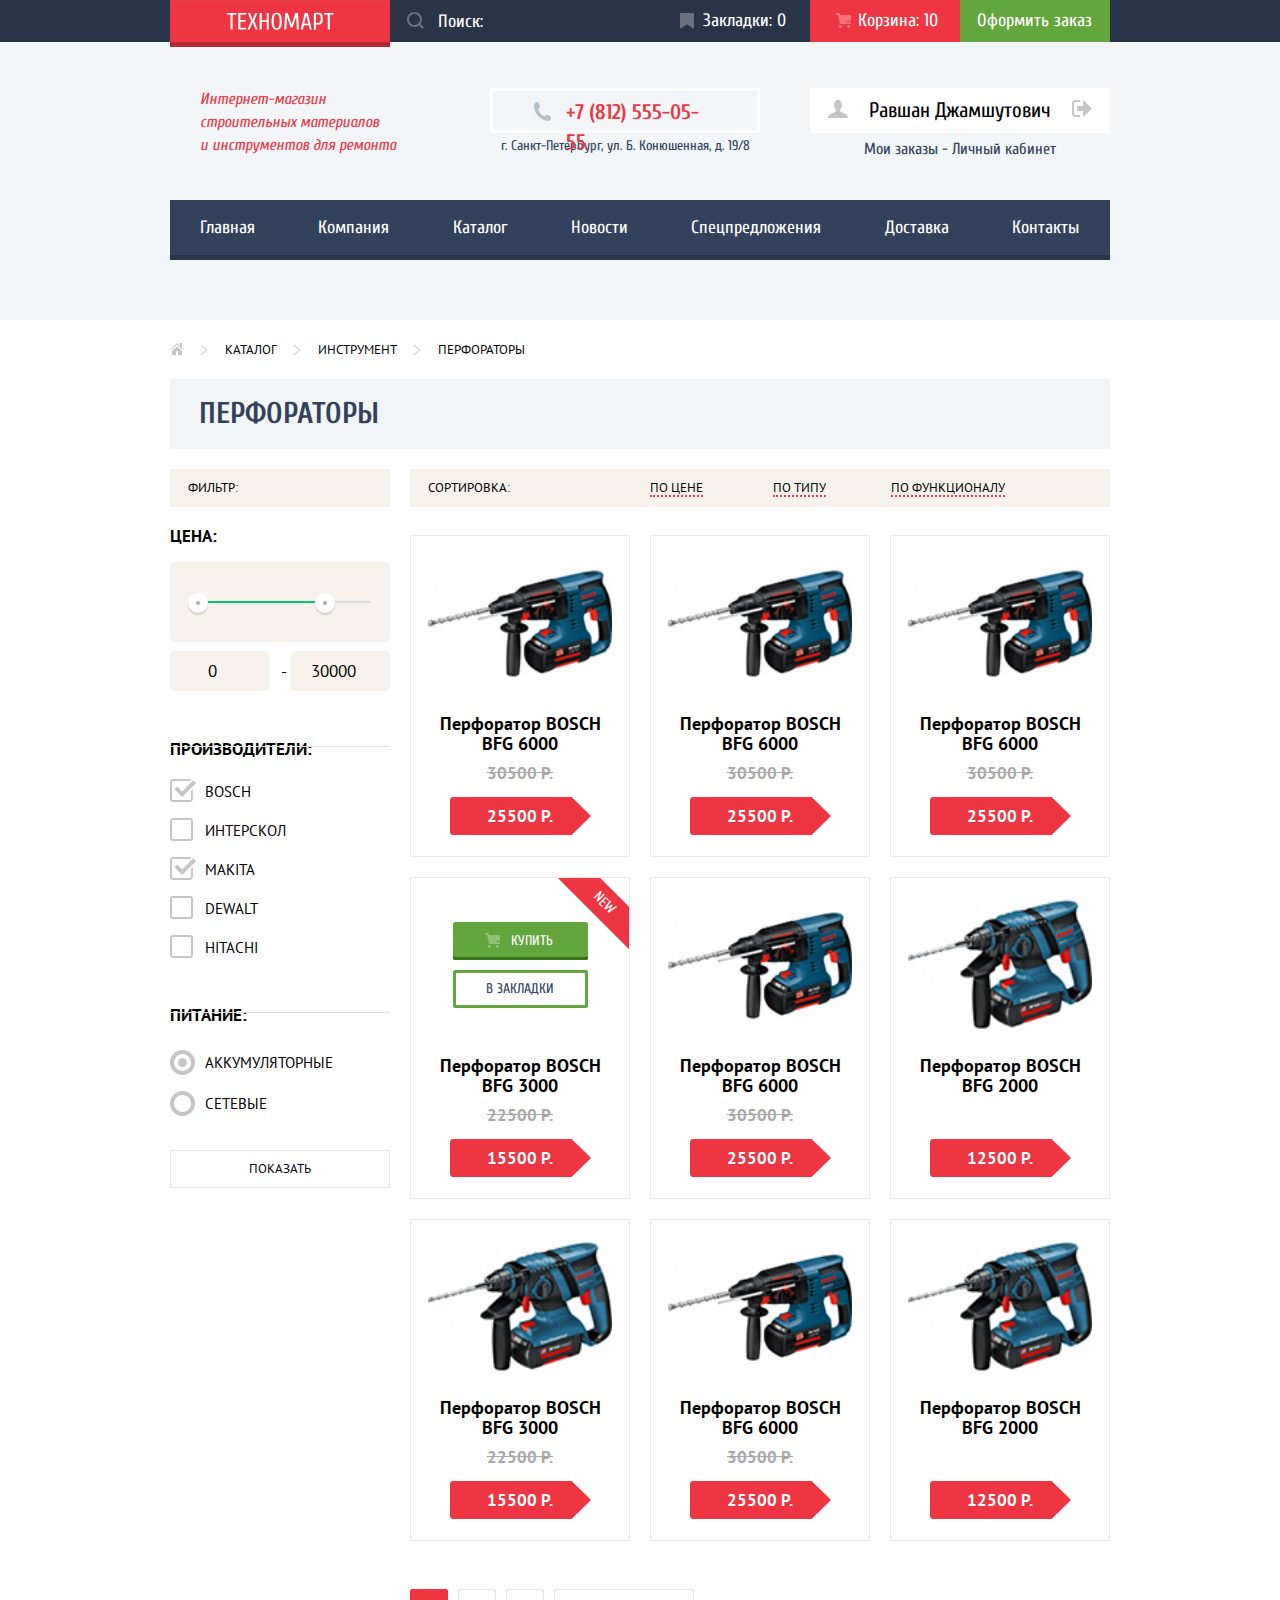
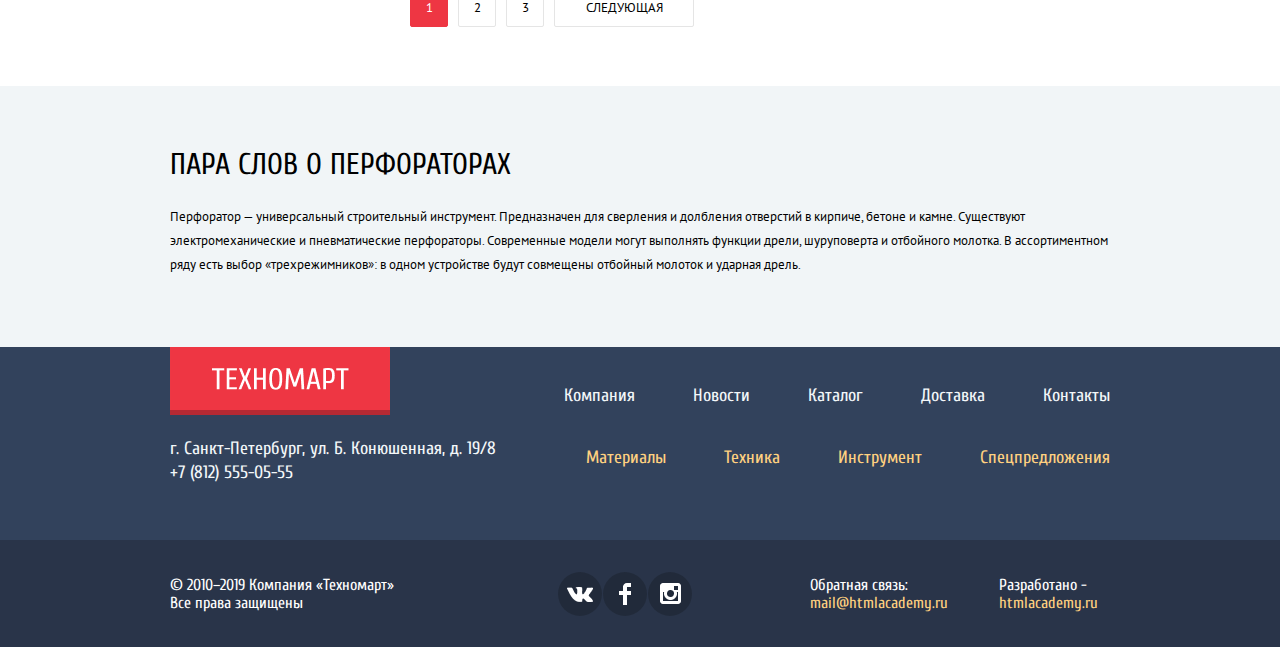
==== commit 357e908c: "декоративные элементы каталога" ====
--- a/catalog.html
+++ b/catalog.html
@@ -33,7 +33,14 @@
 		    </div>
 			<div class="header-section-centr-authorization catalog-authorization">
 				<div class="header-section-centr-name">
-					<a href="blank.html">Равшан Джамшутович</a>
+					<a class="header-section-centr-name-a" href="blank.html">
+						<svg class="header-section-centr-name-avatar" width="20" height="18" fill="none" xmlns="http://www.w3.org/2000/svg"><path d="M17.9 14.2a22 22 0 01-5.2-2.4c-.7-.5-.8-1.6-.5-2.4A5.5 5.5 0 0014 5C14 2.3 12.2 0 10 0S6 2.3 6 5c0 1.9.7 3.5 1.8 4.4.3.8.2 1.9-.5 2.4-1 .7-3 1.6-5.2 2.4C0 14.9 0 18 0 18h20s0-3.1-2.1-3.8z" fill="#C5C5C5"/></svg>
+						Равшан Джамшутович
+						<svg class="header-section-centr-name-exit" width="20" height="17" viewBox="0 0 20 17" fill="none" xmlns="http://www.w3.org/2000/svg">
+							<path d="M20 8.5L11.125 0V6H5.125V11H11.125V17L20 8.5Z" fill="#C5C5C5"/>
+							<path d="M2.10591 13.952V3.048C2.12391 2.672 2.27691 1.991 3.11591 1.991H8.14291V0H3.11591C0.937914 0 0.111914 1.81 0.0869141 3.027V13.973C0.111914 15.189 0.937914 17 3.11591 17H8.14291V15.01H3.11591C2.27691 15.01 2.12391 14.327 2.10591 13.952Z" fill="#C5C5C5"/>
+						</svg>
+					</a>
 				</div>
 			    <a class="header-section-centr-account" href="blank.html">Мои заказы  - Личный кабинет</a>
 			</div>
@@ -57,7 +64,7 @@
 	
 	    <ul class="breadcrumbs">
             <li class="breadcrumbs-item">
-                <a href="index.html"></a>
+                <a href="index.html"><div class="breadcrumbs-icon-home"></div></a>
             </li>
             <li class="breadcrumbs-item">
                 <a href="catalog.html">КАТАЛОГ</a>
@@ -81,9 +88,67 @@
 			</div>
 
 			<div class="main-filter">
-			    <p>Цена:</p>
-			    <p>Производители:</p>
-			    <p>Питание:</p>
+			    
+				<form class="main-filter-form" method="get" action="https://echo.htmlacademy.ru">
+					<fieldset class="filter-section">
+					  <legend>Цена:</legend>
+					  <div class="range-filter">
+						<div class="range-controls">
+						  <div class="scale">
+							<div class="bar"></div>
+						  </div>
+						  <div class="toggle toggle-min" tabindex="0"></div>
+						  <div class="toggle toggle-max" tabindex="0"></div>
+						</div>
+						<div class="price-controls">
+						  <label class="min-price">
+							<input type="number" name="min-price" value="0">
+						  </label>
+						  <label class="max-price"> -  <input type="number" name="max-price" value="30000">
+						  </label>
+						</div>
+					  </div>
+					</fieldset>
+					<fieldset class="filter-section">
+					  <legend>Производители:</legend>
+					  <ul class="filter-checkbox-list">
+						<li class="filter-option filter-checkbox">
+						  <input class="visually-hidden filter-input-checkbox filter-input" type="checkbox" name="baxter-of-california" id="filter-bosch" checked>
+						  <label for="filter-bosch">BOSCH</label>
+						</li>
+						<li class="filter-option filter-checkbox">
+						  <input class="visually-hidden filter-input-checkbox filter-input" type="checkbox" name="mr-natty" id="filter-interskol">
+						  <label for="filter-interskol">ИНТЕРСКОЛ</label>
+						</li>
+						<li class="filter-option filter-checkbox">
+						  <input class="visually-hidden filter-input-checkbox filter-input" type="checkbox" name="suavecito" id="filter-makita" checked>
+						  <label for="filter-makita">MAKIta</label>
+						</li>
+						<li class="filter-option filter-checkbox">
+						  <input class="visually-hidden filter-input-checkbox filter-input" type="checkbox" name="malin-goetz" id="filter-dewalt">
+						  <label for="filter-dewalt">Dewalt</label>
+						</li>
+						<li class="filter-option filter-checkbox">
+						  <input class="visually-hidden filter-input-checkbox filter-input" type="checkbox" name="murrays" id="filter-hitachi">
+						  <label for="filter-hitachi">Hitachi</label>
+						</li>
+					  </ul>
+					</fieldset>
+					<fieldset class="filter-section">
+					  <legend>Питание:</legend>
+					  <ul class="filter-radio-list">
+						<li class="filter-option filter-radio">
+						  <input class="visually-hidden filter-input-radio filter-input" type="radio" name="product-group" value="shaving" id="filter-battery" checked>
+						  <label for="filter-battery">Аккумуляторные</label>
+						</li>
+						<li class="filter-option filter-radio">
+						  <input class="visually-hidden filter-input-radio filter-input" type="radio" name="product-group" value="hair-care" id="filter-network">
+						  <label for="filter-network">Сетевые</label>
+						</li>
+					  </ul>
+					</fieldset>
+					<button type="submit" class="main-filter-form-button">Показать</button>
+				  </form>
 			</div>
 			
 		</section>
@@ -140,12 +205,18 @@
 				</li>
 				<li  class="main-product-item">
 					<div class="container-product">
-					    <img src="img/snippet-18927.jpg" width="184" height="164" alt="Изображение перфоратора BOSCH BFG 3000">
-				    </div>
-					<!-- <span class="new">NEW</span> -->	
-					<div class="main-product-item-link"><a href="blank.html">
+						<div class="container-img-product none">
+							<img src="img/snippet-18927.jpg" width="184" height="164" alt="Изображение перфоратора BOSCH BFG 3000">
+						</div>
+						<div class="container-button-product">
+							<button class="button-product-buy">Купить</button>
+							<button class="button-product-bookmarks">В закладки</button>
+						</div>
+					</div>
+					<div class="main-promo-new">new</div>
+					<a class="main-product-item-link" href="blank.html">
 						<h3>Перфоратор BOSCH BFG 3000</h3>
-					</a></div>
+					</a>
 					<div class="old-price"><span>22500 Р.</span></div>
 					<div class="button-product"><a href="#">15500 Р.</a></div>					
 				</li>
@@ -278,7 +349,7 @@
 	
 	</footer>
 	
-	<section class="modal-order">
+	<section class="modal-order none">
         <p>Товар добавлен в корзину!</p>
         <div class="submit-order">
 			<div class="link-button"><a href="#">ОФОРМИТЬ ЗАКАЗ</a></div>
@@ -287,14 +358,14 @@
         <a href="#" class="close"><img src="img/icon-close.svg" width="21" height="21" alt="закрыть"></a>
     </section>
 
-    <section class="modal modal-authorization">
+    <section class="modal modal-authorization none">
         <h2>Войти в личный кабинет</h2>
         <p>Введите пожалуйста свой логин и пароль</p>
         <!-- Здесь будет форма логина и пароля -->
         <a href="#" class="close"><img src="img/icon-close.svg" width="21" height="21" alt="закрыть"></a>
     </section>
 	
-	<section class="modal modal-account">
+	<section class="modal modal-account none">
         <h2>Создать личный кабинет</h2>
         <!-- Здесь будет форма логина и пароля -->
         <a href="#" class="close"><img src="img/icon-close.svg" width="21" height="21" alt="закрыть"></a>
--- a/css/style.css
+++ b/css/style.css
@@ -38,6 +38,9 @@
     --transparent: rgba(0, 0, 0, 0);
     --shadow-buy: #367315;
     --shadow-services-button: #405069;
+    --range-controls: #D7DCDE;
+    --range-controls-bar:#00ca74;
+    --shadow-controls: #cfcfcf;
 
   /* :hover */
     --green-hover: #5FBB2D;
@@ -164,7 +167,7 @@
   .header-search-input:active,
   .header-search-input:focus {
     background: var(--basic-white);
-    outline: none !important;
+    outline: none;
   }
 
   .header-link-bookmarks{
@@ -276,7 +279,7 @@
     font-weight: bold;
     font-size: 21px;
     line-height: 30px;
-    padding: 6px 43px 8px 73px;
+    padding: 6px 40px 8px 73px;
   }
 
   .header-tel::before {
@@ -646,7 +649,7 @@
   .main-promo-slider-controls1:focus,
   .main-promo-slider-controls2:active,
   .main-promo-slider-controls2:focus {
-    outline: none !important;
+    outline: none;
     }
 
   .link-button {
@@ -754,7 +757,7 @@
   .button-product-buy:active,
   .button-product-buy:focus {
     background: var(--button-product-active);
-    outline: none !important;
+    outline: none;
   }
 
   .button-product-buy::before {
@@ -794,7 +797,7 @@
   .button-product-bookmarks:active,
   .button-product-bookmarks:focus {
     opacity: 0.5;
-    outline: none !important;
+    outline: none;
   }
 
   .main-product-item-link {
@@ -936,7 +939,7 @@
     line-height: 30px;
     color: var(--basic-white);
     background-color: var(--basic-blue);
-    outline: none !important;
+    outline: none;
     border: 0;
     box-shadow: 0px 1px 0px var(--basic-dark-blue), inset 0px 1px 0px var(--shadow-services-button);
   }
@@ -1347,6 +1350,7 @@
     color: var(--basic-white);
     text-align: center;
     line-height: 32px;
+    border: 0;
   }
 
   .modal-map {
@@ -1427,19 +1431,38 @@
     background: var(--basic-white);
   }
 
-  .header-section-centr-name a {
+  .header-section-centr-name-a {
+    display: flex;
     font-family: Cuprum, Arial, sans-serif;
     font-size: 21px;
     line-height: 21px;
     color: var(--basic-black);
   }
 
-  .header-section-centr-name a:hover {
-    color: var(--basic-black);
-  }
-
-  .header-section-centr-name a:active {
+  .header-section-centr-name-a:hover {
+    color: var(--basic-black);
+  }
+
+  .header-section-centr-name-a:active {
     color: var(--basic-gray3);
+  }
+
+  .header-section-centr-name-avatar {
+    margin-right: 21px;
+  }
+
+  .header-section-centr-name-exit {
+    margin-left: 21px;
+  }
+
+  .header-section-centr-name-avatar:hover path,
+  .header-section-centr-name-exit:hover path {
+    fill: var(--login-link-hover);
+  }
+
+  .header-section-centr-name-avatar:active path,
+  .header-section-centr-name-exit:active path {
+    fill: var(--basic-gray3);
   }
 
   .header-section-centr-account {
@@ -1470,6 +1493,7 @@
 
   .breadcrumbs {
     display: flex;
+    flex-wrap: wrap;
     grid-column: 1 / -1;
     margin: 21px 0 0 0;
     padding: 0;
@@ -1483,6 +1507,32 @@
     font-size: 13px;
     line-height: 18px;
     text-transform: uppercase;
+  }
+
+  .breadcrumbs-icon-home {
+    width: 14px;
+    height: 12px;
+    margin-top: 2px;
+    background-image: url("../img/icon-home.svg");
+    background-position: 0 0;
+    background-repeat: no-repeat;
+  }
+
+  .breadcrumbs-item:not(:first-child) {
+    position: relative;
+    margin-left: 41px;
+  }
+  
+  .breadcrumbs-item:not(:first-child)::before {
+    content: "";
+    position: absolute;
+    top: 3px;
+    left: -25px;  
+    width: 8px;
+    height: 12px;
+    background-image: url("../img/icon-right-small.svg");
+    background-repeat: no-repeat;
+    background-position: 0 0;
   }
 
   .box-h1 {
@@ -1523,7 +1573,79 @@
     padding: 0;
   }
 
-  .main-filter p {
+  .range-controls {
+    position: relative;
+    height: 41px;
+    background-color: var(--basic-light-pink);
+    border-radius: 5px;
+    margin-top: 11px;
+    margin-bottom: 9px;
+    padding-top: 39px;
+    padding-right: 20px;
+    padding-left: 20px;
+  }
+
+  .range-controls .scale {
+    height: 2px;
+    background: var(--range-controls);
+  }
+  
+  .range-controls .bar {
+    width: 70%;
+    height: 2px;
+    background: var(--range-controls-bar);
+  }
+
+  .range-controls .toggle {
+    position: absolute;
+    top: 31px;
+    left: 0;
+    width: 4px;
+    height: 4px;
+    padding: 0;
+    border: 8px solid var(--basic-white);
+    background-color: var(--basic-gray5);
+    border-radius: 50%;
+    box-shadow: 0 2px 1px 0 var(--shadow-controls);
+    cursor: pointer;
+  }
+
+  .range-controls .toggle-min {
+    left: 18px;
+  }
+  
+  .range-controls .toggle-max {
+    left: 145px;
+  }
+
+  .price-controls label {
+    font-family: PT Sans;
+    font-style: normal;
+    font-weight: normal;
+    font-size: 17px;
+    line-height: 18px;
+    text-transform: uppercase;
+    color: var(--basic-black);
+  }
+
+  .price-controls input {
+    width: 95px;
+    height: 38px;
+    text-align: center;
+    color: var(--basic-black);
+    border: none;
+    border-radius: 5px;
+    background: var(--basic-light-pink);  
+    font-family: inherit;
+    font-size: inherit;
+  }
+
+  .price-controls {
+    display: flex;
+    justify-content: space-between;
+  }
+
+  .main-filter-form legend {
     font-family: PT Sans, Arial, sans-serif;
     font-style: normal;
     font-weight: bold;
@@ -1531,6 +1653,131 @@
     line-height: 30px;
     text-transform: uppercase;
     color: var(--basic-black);
+  }
+
+  .filter-option {
+    font-family: PT Sans, Arial, sans-serif;
+    font-style: normal;
+    font-weight: normal;
+    font-size: 15px;
+    line-height: 19px;
+    text-transform: uppercase;
+    color: var(--basic-black);
+  }
+
+  .filter-section:first-child {
+    border: none;
+    padding: 0;
+    margin: 14px 0 0 0;
+  }
+
+  .filter-section:not(:first-child) {
+    position: relative;
+    border: none;
+    padding: 0;
+    margin: 43px 0 0 0;
+  }
+
+  .filter-section:not(:first-child)::before {
+    content: "";
+    position: absolute;
+    top: -18px;
+    left: 0px;  
+    width: 220px;
+    height: 1px;
+    background-image: url("../img/Object.svg");
+    background-position: 0 0;
+    background-repeat: no-repeat;
+  }
+
+  .filter-checkbox-list {
+    padding: 0;
+    margin: 18px 0 0 35px;
+    list-style: none;
+  }
+
+  .filter-checkbox:not(:first-child) {
+    margin-top: 20px;
+  }
+
+  .filter-radio:not(:first-child) {
+    margin-top: 22px;
+  }
+
+  .filter-radio-list {
+    padding: 0;
+    margin: 23px 0 0 35px;
+    list-style: none;
+  }
+
+  .filter-option label {
+    position: relative;
+    display: block;
+    cursor: pointer;
+    user-select: none;
+  }
+
+  .filter-input-checkbox:not(:checked) + label::before {
+    content: "";
+    position: absolute;
+    left: -35px;
+    top: -3px;
+    width: 19px;
+    height: 19px;
+    border: 2px solid var(--basic-gray3);
+    border-radius: 3px;
+  }
+
+  .filter-input-radio + label::before {
+    content: "";
+    position: absolute;
+    left: -35px;
+    top: -3px;
+    width: 17px;
+    height: 17px;
+    border: 4px solid var(--basic-gray3);
+    border-radius: 50%;
+  }
+
+  .filter-input-radio:checked + label::after {
+    content: "";
+    position: absolute;
+    top: 5px;
+    left: -27px;
+    width: 9px;
+    height: 9px;
+    background-color: var(--basic-gray3);
+    border-radius: 50%;
+  }
+  
+
+  .filter-input-checkbox:checked + label::after {
+    content: "";
+    position: absolute;
+    left: -35px;
+    top: -3px;
+    width: 26.17px;
+    height: 23px;
+    background-image: url("../img/checkbox-on.svg");
+    background-position: 0 0;
+    background-repeat: no-repeat;
+  }
+
+  .main-filter-form-button {
+    width: 220px;
+    height: 38px;
+    background: var(--basic-white);
+    border: 1px solid var(--basic-gray8);
+    box-sizing: border-box;
+    margin-top: 37px;
+    font-family: PT Sans, Arial, sans-serif;
+    font-style: normal;
+    font-weight: normal;
+    font-size: 13px;
+    line-height: 18px;
+    color: var(--basic-black);
+    text-transform: uppercase;
+    cursor: pointer;
   }
 
   .box-sort {
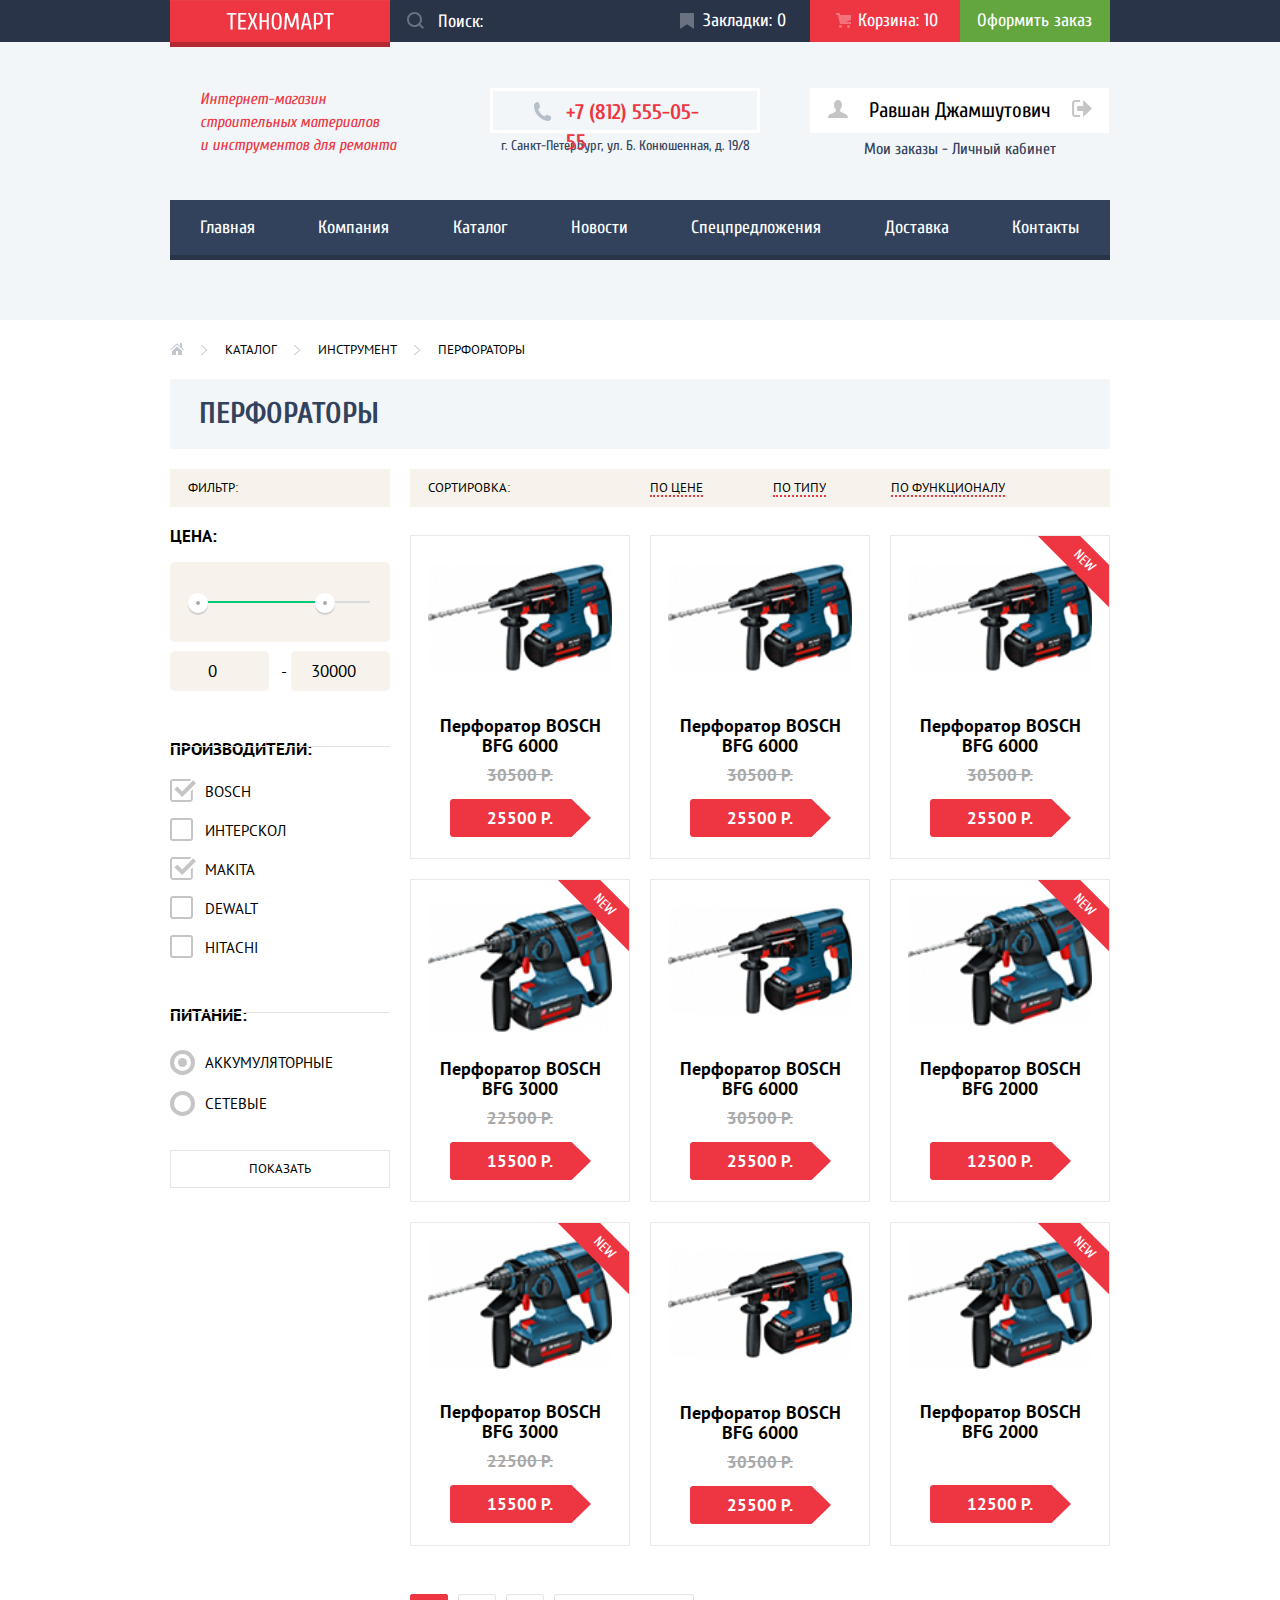
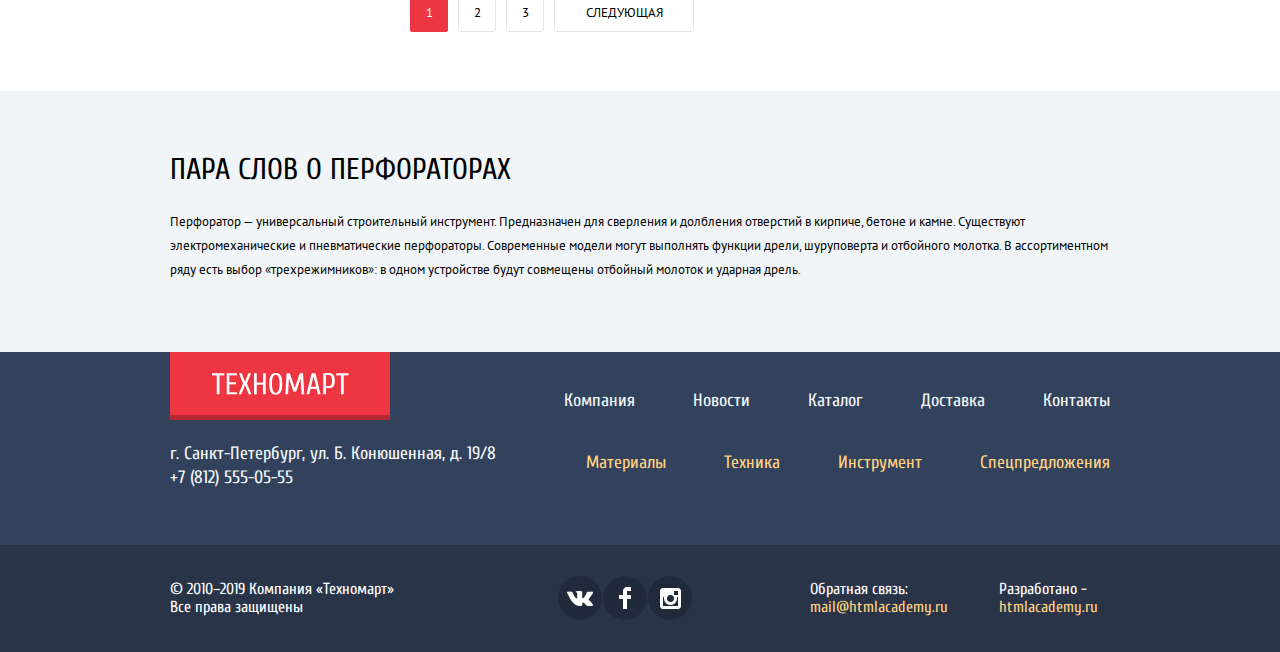
==== commit 5facc1e3: "внес правки" ====
--- a/catalog.html
+++ b/catalog.html
@@ -171,10 +171,14 @@
 				
 			    <ul  class="catalog-products-list">
 				<li  class="main-product-item">
-					<div class="container-product">
+					<div class="container-img-product">
 						<img src="img/snippet-945.jpg" width="184" height="164" alt="Изображение перфоратора BOSCH BFG 6000">
 					</div>
-					<!-- <span class="new">NEW</span> -->
+					<div class="container-button-product">
+						<button class="button-product-buy">Купить</button>
+						<button class="button-product-bookmarks">В закладки</button>
+					</div>
+					<div class="main-promo-new none">new</div>
 					<div class="main-product-item-link"><a href="blank.html">
 						<h3>Перфоратор BOSCH BFG 6000</h3>
 					</a></div>
@@ -182,10 +186,14 @@
 						<div class="button-product"><a href="#">25500 Р.</a></div>					
 				</li>
 				<li  class="main-product-item">
-					<div class="container-product">
-					    <img src="img/snippet-945.jpg" width="184" height="164" alt="Изображение перфоратора BOSCH BFG 6000">
-				    </div>
-					<!-- <span class="new">NEW</span> -->	
+					<div class="container-img-product">
+						<img src="img/snippet-945.jpg" width="184" height="164" alt="Изображение перфоратора BOSCH BFG 6000">
+					</div>
+					<div class="container-button-product">
+						<button class="button-product-buy">Купить</button>
+						<button class="button-product-bookmarks">В закладки</button>
+					</div>
+					<div class="main-promo-new none">new</div>	
 					<div class="main-product-item-link"><a href="blank.html">
 						<h3>Перфоратор BOSCH BFG 6000</h3>
 					</a></div>
@@ -193,10 +201,14 @@
 					<div class="button-product"><a href="#">25500 Р.</a></div>					
 				</li>
 				<li  class="main-product-item">
-					<div class="container-product">
-					    <img src="img/snippet-945.jpg" width="184" height="164" alt="Изображение перфоратора BOSCH BFG 6000">
-				    </div>
-					<!-- <span class="new">NEW</span> -->	
+					<div class="container-img-product">
+						<img src="img/snippet-945.jpg" width="184" height="164" alt="Изображение перфоратора BOSCH BFG 6000">
+					</div>
+					<div class="container-button-product">
+						<button class="button-product-buy">Купить</button>
+						<button class="button-product-bookmarks">В закладки</button>
+					</div>
+					<div class="main-promo-new">new</div>	
 					<div class="main-product-item-link"><a href="blank.html">
 						<h3>Перфоратор BOSCH BFG 6000</h3>
 					</a></div>
@@ -205,7 +217,7 @@
 				</li>
 				<li  class="main-product-item">
 					<div class="container-product">
-						<div class="container-img-product none">
+						<div class="container-img-product">
 							<img src="img/snippet-18927.jpg" width="184" height="164" alt="Изображение перфоратора BOSCH BFG 3000">
 						</div>
 						<div class="container-button-product">
@@ -221,10 +233,14 @@
 					<div class="button-product"><a href="#">15500 Р.</a></div>					
 				</li>
 				<li class="main-product-item">
-					<div class="container-product">
-					    <img src="img/snippet-945.jpg" width="184" height="164" alt="Изображение перфоратора BOSCH BFG 6000">
-				    </div>
-					<!-- <span class="new">NEW</span> -->	
+					<div class="container-img-product">
+						<img src="img/snippet-945.jpg" width="184" height="164" alt="Изображение перфоратора BOSCH BFG 6000">
+					</div>
+					<div class="container-button-product">
+						<button class="button-product-buy">Купить</button>
+						<button class="button-product-bookmarks">В закладки</button>
+					</div>
+					<div class="main-promo-new none">new</div>	
 					<div class="main-product-item-link"><a href="blank.html">
 						<h3>Перфоратор BOSCH BFG 6000</h3>
 					</a></div>
@@ -232,10 +248,14 @@
 					<div class="button-product"><a href="#">25500 Р.</a></div>					
 				</li>
 				<li  class="main-product-item">
-					<div class="container-product">
-					    <img src="img/snippet-18927.jpg" width="184" height="164" alt="Изображение перфоратора BOSCH BFG 2000">
-				    </div>
-					<!-- <span class="new">NEW</span> -->
+					<div class="container-img-product">
+						<img src="img/snippet-18927.jpg" width="184" height="164" alt="Изображение перфоратора BOSCH BFG 2000">
+					</div>
+					<div class="container-button-product">
+						<button class="button-product-buy">Купить</button>
+						<button class="button-product-bookmarks">В закладки</button>
+					</div>
+					<div class="main-promo-new">new</div>
 					<div class="main-product-item-link"><a href="blank.html">
 						<h3>Перфоратор BOSCH BFG 2000</h3>
 					</a></div>
@@ -243,10 +263,14 @@
 					<div class="button-product"><a href="#">12500 Р.</a></div>				
 				</li>
 				<li class="main-product-item">
-					<div class="container-product">
-					    <img src="img/snippet-18927.jpg" width="184" height="164" alt="Изображение перфоратора BOSCH BFG 3000">
-				    </div>
-					<!-- <span class="new">NEW</span> -->	
+					<div class="container-img-product">
+						<img src="img/snippet-18927.jpg" width="184" height="164" alt="Изображение перфоратора BOSCH BFG 3000">
+					</div>
+					<div class="container-button-product">
+						<button class="button-product-buy">Купить</button>
+						<button class="button-product-bookmarks">В закладки</button>
+					</div>
+					<div class="main-promo-new">new</div>	
 					<div class="main-product-item-link"><a href="blank.html">
 						<h3>Перфоратор BOSCH BFG 3000</h3>
 					</a></div>
@@ -254,10 +278,14 @@
 					<div class="button-product"><a href="#">15500 Р.</a></div>					
 				</li>
 				<li  class="main-product-item">
-					<div class="container-product">
-					    <img src="img/snippet-945.jpg" width="184" height="164" alt="Изображение перфоратора BOSCH BFG 6000">
-				    </div>
-					<!-- <span class="new">NEW</span> -->	
+					<div class="container-img-product">
+						<img src="img/snippet-945.jpg" width="184" height="164" alt="Изображение перфоратора BOSCH BFG 6000">
+					</div>
+					<div class="container-button-product">
+						<button class="button-product-buy">Купить</button>
+						<button class="button-product-bookmarks">В закладки</button>
+					</div>
+					<div class="main-promo-new none">new</div>	
 					<div class="main-product-item-link"><a href="blank.html">
 						<h3>Перфоратор BOSCH BFG 6000</h3>
 					</a></div>
@@ -265,10 +293,14 @@
 					<div class="button-product"><a href="#">25500 Р.</a></div>					
 				</li>
 				<li  class="main-product-item">
-					<div class="container-product">
-					    <img src="img/snippet-18927.jpg" width="184" height="164" alt="Изображение перфоратора BOSCH BFG 2000">
-				    </div>
-					<!-- <span class="new">NEW</span> -->
+					<div class="container-img-product">
+						<img src="img/snippet-18927.jpg" width="184" height="164" alt="Изображение перфоратора BOSCH BFG 2000">
+					</div>
+					<div class="container-button-product">
+						<button class="button-product-buy">Купить</button>
+						<button class="button-product-bookmarks">В закладки</button>
+					</div>
+					<div class="main-promo-new">new</div>
 					<div class="main-product-item-link"><a href="blank.html">
 						<h3>Перфоратор BOSCH BFG 2000</h3>
 					</a></div>
--- a/css/style.css
+++ b/css/style.css
@@ -726,9 +726,19 @@
   }
 
   .container-button-product {
-    display: flex;
+    position: absolute;
+    display: none;
     flex-direction: column;
+    width: 190px;
+    height: 170px;
+    top: 9px;
+    left: 15px;
+    background-color: var(--basic-white);
     align-items: center;
+  }
+
+  .main-product-item:hover .container-button-product {
+    display: flex;
   }
 
   .button-product-buy {
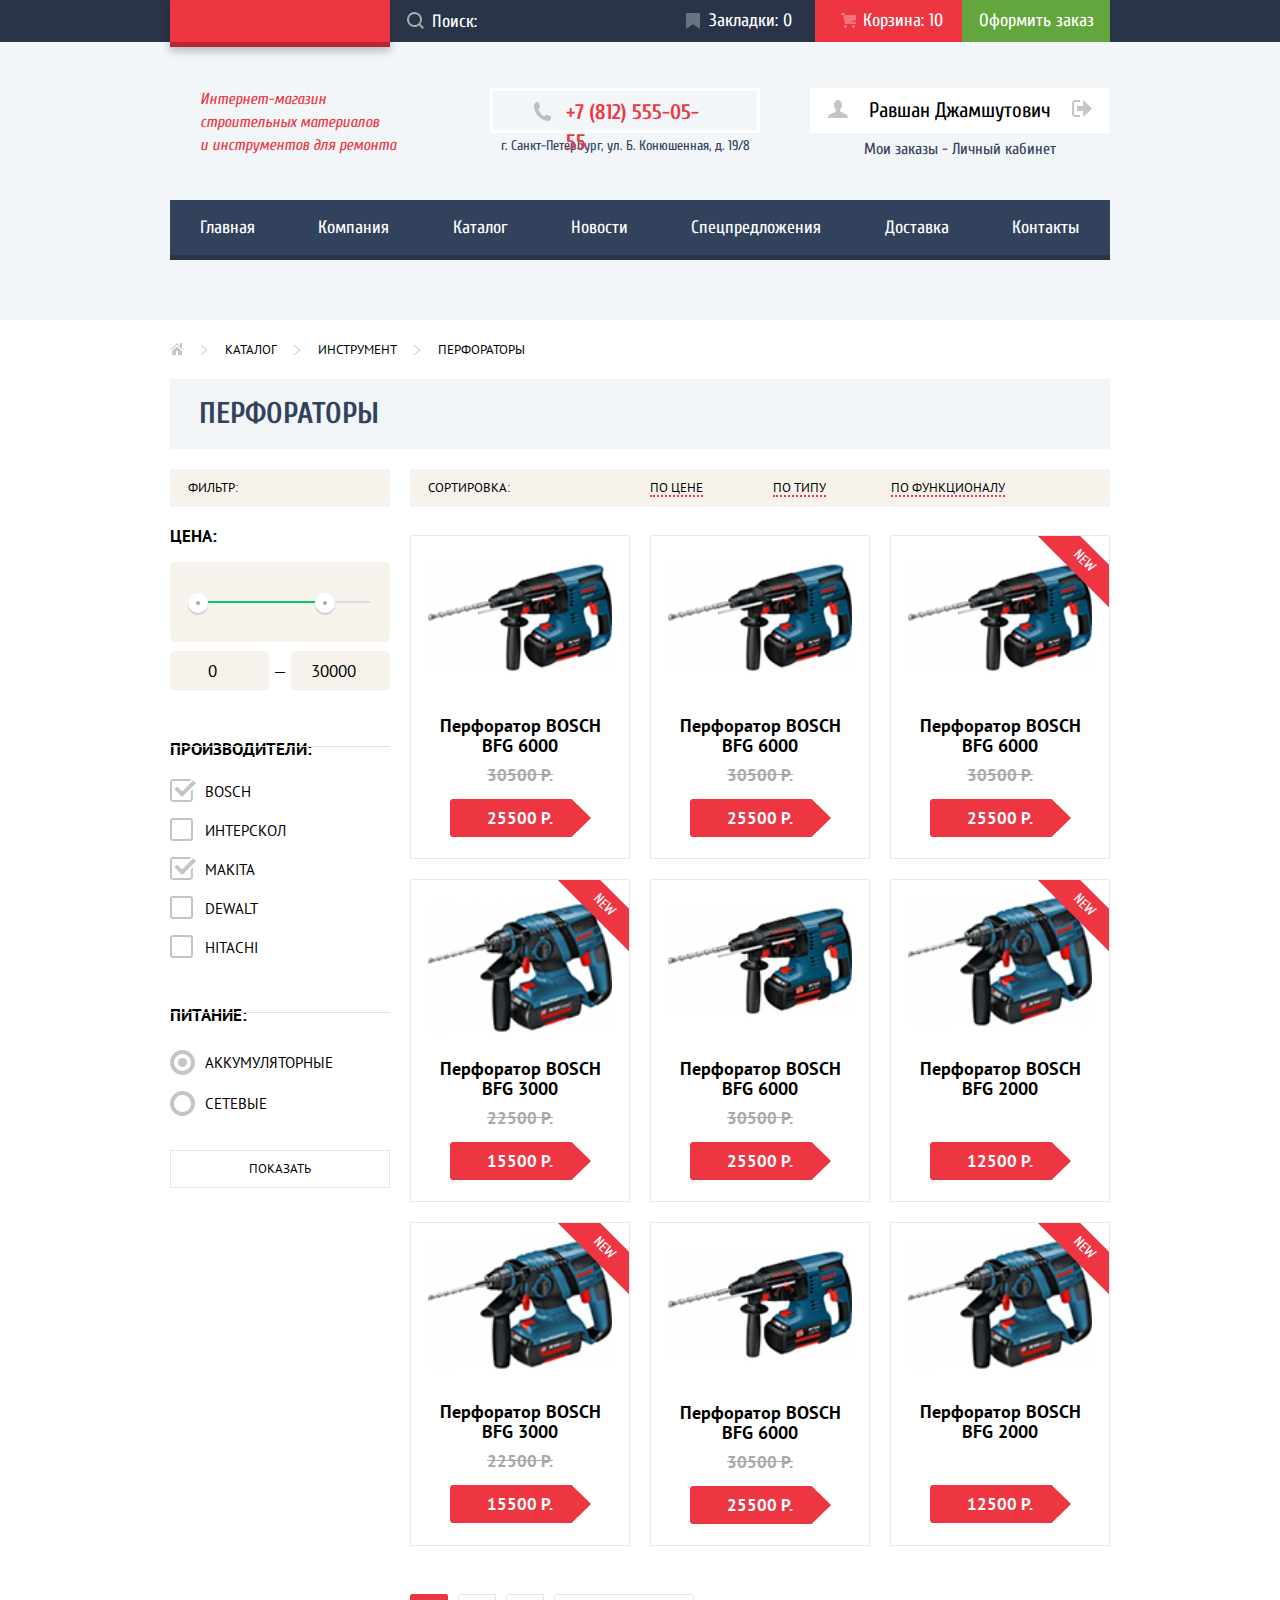
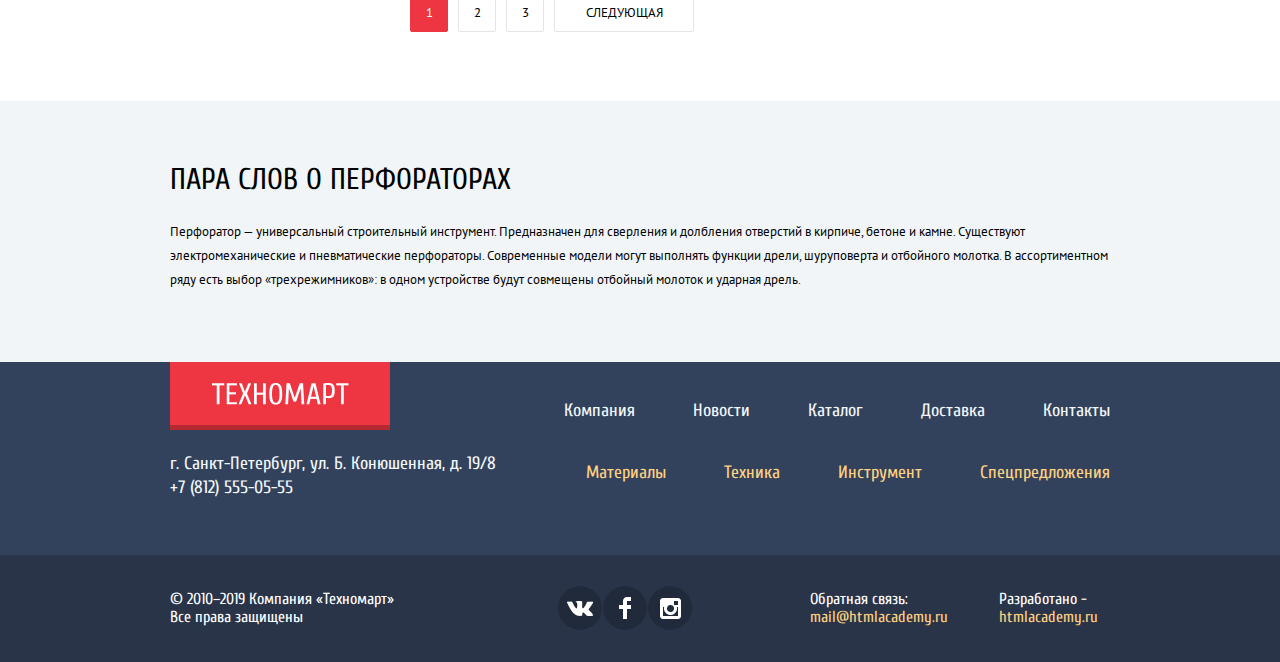
==== commit f3711f67: "Отредактировал модальные окна" ====
--- a/catalog.html
+++ b/catalog.html
@@ -12,10 +12,19 @@
     <header class="header">
 	    <section class="header-section-logo">
 			<div class="container-header-logo">
-            <div class="header-logo"><a href="index.html"><img src="img/logo-header.png" width="220" height="47" alt="Логотип компании Техномарт"></a></div>
+			<div class="header-logo"><a class="header-logo-a" href="index.html"></a></div>
+			<svg xmlns="http://www.w3.org/2000/svg" style="display: none">
+				<symbol id="search-icon">
+				    <title>search-icon</title>
+				    <path fill-rule="evenodd" clip-rule="evenodd" d="M13.46 12.04L17 15.6 15.59 17l-3.55-3.54a7.5 7.5 0 111.41-1.41zM7.5 2a5.5 5.5 0 10.01 11.01A5.5 5.5 0 007.5 2z"/>
+				</symbol>
+			</svg>
 			<form class="header-search">
-                <input class="header-search-input" type="search" name="q" placeholder="Поиск:">
-            </form>
+				<input class="header-search-input" type="search" name="q" placeholder="Поиск:">
+				<svg width="17" height="17" class="header-search-icon">
+					<use xlink:href="#search-icon"/>
+				</svg>
+			</form>
 			<a class="header-link-bookmarks" href="#">Закладки: 0</a>
 			<a class="header-link-basket header-link-basket-catalog" href="#">Корзина: 10</a>
 			<a class="header-link-order" href="#">Оформить заказ</a>
@@ -104,7 +113,7 @@
 						  <label class="min-price">
 							<input type="number" name="min-price" value="0">
 						  </label>
-						  <label class="max-price"> -  <input type="number" name="max-price" value="30000">
+						  <label class="max-price"> &mdash;  <input type="number" name="max-price" value="30000">
 						  </label>
 						</div>
 					  </div>
@@ -381,7 +390,7 @@
 	
 	</footer>
 	
-	<section class="modal-order none">
+	<section class="modal modal-order">
         <p>Товар добавлен в корзину!</p>
         <div class="submit-order">
 			<div class="link-button"><a href="#">ОФОРМИТЬ ЗАКАЗ</a></div>
--- a/css/style.css
+++ b/css/style.css
@@ -95,20 +95,20 @@
 
   .header {
     display: grid;
-    height: 320px;
+    min-height: 320px;
     grid-template-rows: min-content 158px min-content;
     background: var(--basic-extra-white-catalog-h1);
   }
 
   .container-header-logo {
-    display: grid;
-    grid-template-columns: 220px 1fr 150px 150px 150px;
+    display: flex;
+    flex-wrap: wrap;
     width: 940px;
     margin: 0 auto;
   }
   
   .header-section-logo {
-    height: 42px;
+    min-height: 42px;
     background: var(--basic-dark-blue);  
   }
 
@@ -119,42 +119,60 @@
   }
 
   .header-logo {
+    position: relative;
     width: 220px;
-    height: 47px;
-    background: var(--basic-red);
-  }
-
-  a.header-logo:active {
-    background: var(--red-active);
+  }
+
+  .header-logo-a {
+    position: absolute;
+    width: 220px;
+    height: 42px;
+    background-color: var(--basic-red);
+    background-image: url("../img/logo.png");
+    background-position: 57px 13px;
+    background-repeat: no-repeat;
+    border-bottom: 5px solid var(--link-button-active);
+    filter: drop-shadow(0px 4px 4px rgba(0, 0, 0, 0.25));
+  }
+
+  .header-logo-a:active {
+    background-color: var(--red-active);
   }
 
   .header-search {
     position: relative;
-    padding: 9px 0 9px 46px;
+    flex-grow: 1;
   }
 
   .header-search-input {
+    height: 42px;
+    width: 100%;
     background: var(--basic-dark-blue);
     border: none;
     font-size: 18px;
     line-height: 24px;
     font-family: "Cuprum", Arial, sans-serif;
-  }
-
-  .header-search::before {
-    content: "";
-    position: absolute;
-    top: 12px;
-    left: 17px;  
+    padding-left: 42px;
+  }
+
+  .header-search-icon {
+    position: absolute;
+    display: flex;
     width: 17px;
     height: 17px;
-    background-image: url("../img/icon-search.svg");
-    background-repeat: no-repeat;
-    background-position: 0 0;
-    opacity: 0.3;
-  }
-
-  .header-search:hover::before,
+    fill: #A9A9A9;
+    top: 12px;
+    left: 17px;
+  }
+
+  .header-search-input:hover + .header-search-icon {
+    fill: var(--basic-white);
+  }
+    
+  .header-search-input:focus + .header-search-icon {
+    fill: var(--basic-red);
+  }
+
   .header-link-basket:hover::before,
   .header-link-bookmarks:hover::before {
     opacity: 1;
@@ -195,7 +213,7 @@
 
   .header-link-basket {
     position: relative;
-    padding: 9px 20px 9px 48px;
+    padding: 9px 19px 9px 48px;
   }
 
   .header-link-basket::before {
@@ -231,13 +249,14 @@
 
   .header-section-centr {
     display: flex;
+    flex-wrap: wrap;
     width: 940px;
     min-height: 158px;
     margin: 0 auto;
     background-color: transparent;
   }
 
-.header-section-centr-title {
+  .header-section-centr-title {
     width: 197px;
     color: var(--basic-red);
     font-style: italic;
@@ -249,6 +268,7 @@
 
   .header-section-centr-contacts {
     display: flex;
+    flex-wrap: wrap;
     flex-direction: column;
     width: 270px;
     margin-left: 93px;
@@ -296,6 +316,7 @@
 
   .header-section-centr-authorization {
     display: flex;
+    flex-wrap: wrap;
     width: 300px;
     margin-left: auto;
   }
@@ -331,6 +352,7 @@
 
   .header-section-centr-reg-link {
     display: flex;
+    flex-wrap: wrap;
     justify-content: center;
     align-items: center;
     width: 150px;
@@ -369,6 +391,7 @@
     display: grid;
     grid-template-columns: repeat( 7, min-content);
     justify-content: space-between;
+    max-width: 940px;
     list-style: none; 
     margin: 0;
     padding: 0;
@@ -739,6 +762,10 @@
 
   .main-product-item:hover .container-button-product {
     display: flex;
+  }
+
+  .main-product-item:hover {
+    box-shadow: 0px 4px 4px rgba(0, 0, 0, 0.25);
   }
 
   .button-product-buy {
@@ -952,6 +979,7 @@
     outline: none;
     border: 0;
     box-shadow: 0px 1px 0px var(--basic-dark-blue), inset 0px 1px 0px var(--shadow-services-button);
+    cursor: pointer;
   }
 
   .services-button:hover {
@@ -1250,6 +1278,7 @@
   }
 
   .modal-question {
+    display: none;
     width: 620px;
     height: 430px;
     background: var(--basic-white);
@@ -1364,6 +1393,7 @@
   }
 
   .modal-map {
+    display: none;
     width: 943px;
     height: 449px;
     border-top: 7px solid var(--basic-red);
@@ -1372,7 +1402,8 @@
   }
 
   .modal-order {
-    display: flex;
+    display: none;
+    /* display: flex; */
     flex-direction: column;
     width: 620px;
     height: 282px;
@@ -1380,13 +1411,38 @@
     border-top: 7px solid var(--basic-red);
   }
 
+  .modal {
+    position: fixed;
+    top: 0;
+    right: 0;
+    bottom: 0;
+    left: 0;
+    margin: auto;
+    box-shadow: 0px 4px 4px rgba(0, 0, 0, 0.25);
+  }
+
   .modal-order p {
+    position: relative;
     font-family: "Cuprum", Arial, sans-serif;
     font-weight: 700;
     font-size: 24px;
     line-height: 30px;
     color: var(--basic-black);
     margin: auto;
+  }
+
+  .modal-order p::before {
+    content: "";
+    position: absolute;
+    top: -15px;
+    left: -100px;  
+    width: 66px;
+    height: 66px;
+    border-radius: 50%;
+    background-color: var(--basic-green);
+    background-image: url("../img/Shape.svg");
+    background-repeat: no-repeat;
+    background-position: 14px 17px;
   }
 
   .modal-order-close {
@@ -1433,6 +1489,7 @@
 
   .header-section-centr-name {
     display: flex;
+    flex-wrap: wrap;
     justify-content: center;
     align-items: center;
     width: 299px;
@@ -1870,6 +1927,7 @@
 
   .pagination-list {
     display: flex;
+    flex-wrap: wrap;
     margin: 48px 0 0 0;
     padding: 0;
     list-style: none;
@@ -1894,6 +1952,10 @@
     margin-right: 10px;
   }
 
+  .pagination-item {
+    margin-bottom: 10px;
+  }
+
   .pagination-item:hover {
     border: 1px solid var(--basic-gray3);
   }
@@ -1924,7 +1986,7 @@
   }
 
   .description {
-    height: 261px;
+    min-height: 261px;
     margin-top: 59px;
     background: var(--basic-extra-white-footer-nav);
   }
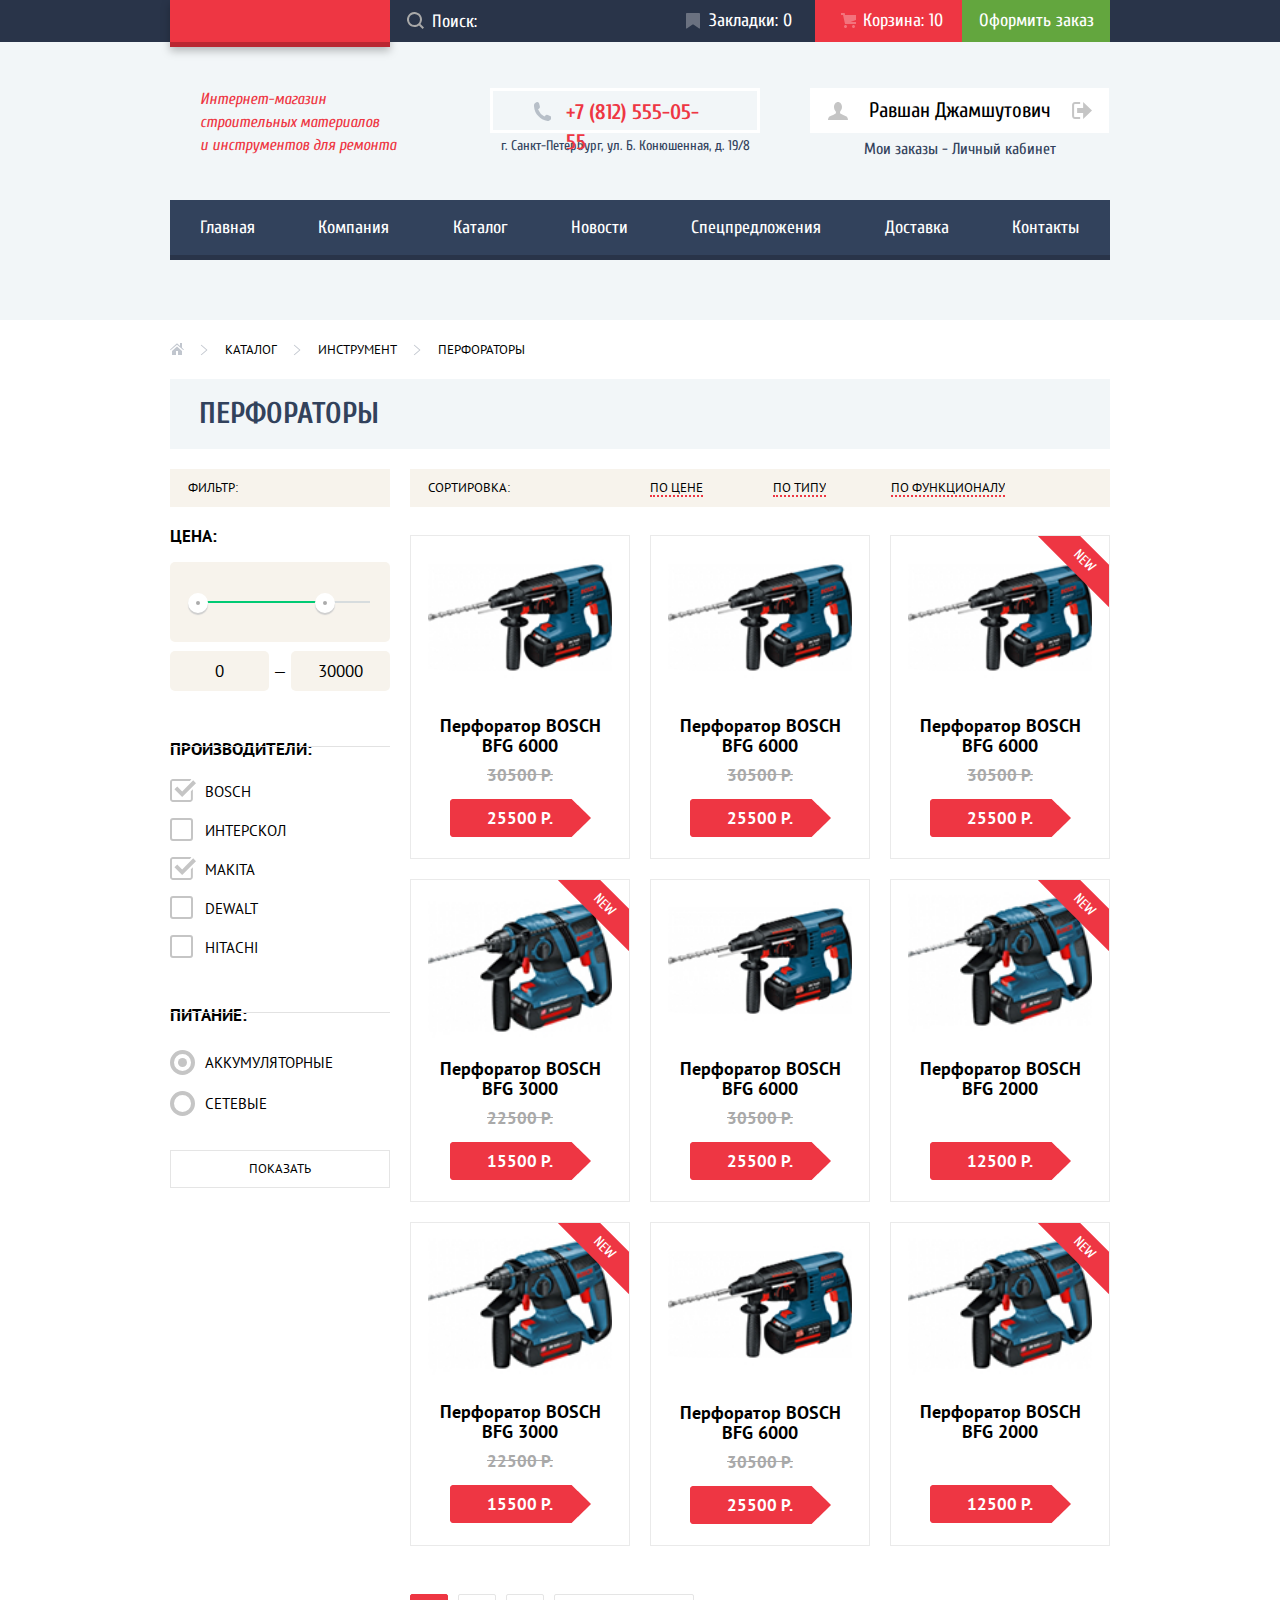
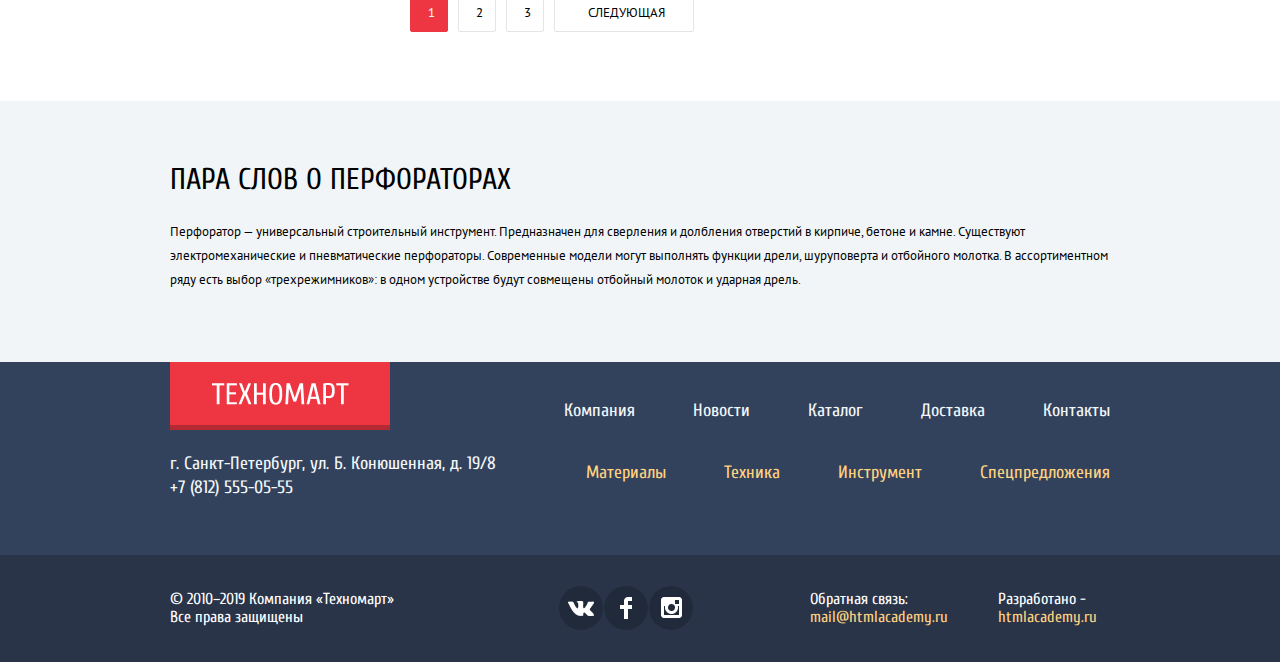
==== commit e57cd630: "расширил кликабельную область кнопок и ссылок" ====
--- a/catalog.html
+++ b/catalog.html
@@ -41,7 +41,7 @@
 				<div class="header-section-centr-address"><p>г. Санкт-Петербург, ул. Б. Конюшенная, д. 19/8</p></div>
 		    </div>
 			<div class="header-section-centr-authorization catalog-authorization">
-				<div class="header-section-centr-name">
+				
 					<a class="header-section-centr-name-a" href="blank.html">
 						<svg class="header-section-centr-name-avatar" width="20" height="18" fill="none" xmlns="http://www.w3.org/2000/svg"><path d="M17.9 14.2a22 22 0 01-5.2-2.4c-.7-.5-.8-1.6-.5-2.4A5.5 5.5 0 0014 5C14 2.3 12.2 0 10 0S6 2.3 6 5c0 1.9.7 3.5 1.8 4.4.3.8.2 1.9-.5 2.4-1 .7-3 1.6-5.2 2.4C0 14.9 0 18 0 18h20s0-3.1-2.1-3.8z" fill="#C5C5C5"/></svg>
 						Равшан Джамшутович
@@ -50,7 +50,7 @@
 							<path d="M2.10591 13.952V3.048C2.12391 2.672 2.27691 1.991 3.11591 1.991H8.14291V0H3.11591C0.937914 0 0.111914 1.81 0.0869141 3.027V13.973C0.111914 15.189 0.937914 17 3.11591 17H8.14291V15.01H3.11591C2.27691 15.01 2.12391 14.327 2.10591 13.952Z" fill="#C5C5C5"/>
 						</svg>
 					</a>
-				</div>
+				
 			    <a class="header-section-centr-account" href="blank.html">Мои заказы  - Личный кабинет</a>
 			</div>
 		</section>
@@ -319,12 +319,12 @@
 			</ul>
 			
 			<div class="pagination-box">
-			    <ul class="pagination-list">
-                    <li class="pagination-item item-number pagination-item-current"><a>1</a></li>
-                    <li class="pagination-item item-number"><a href="blank.html">2</a></li>
-					<li class="pagination-item item-number"><a href="blank.html">3</a></li>
-					<li class="pagination-item item-next"><a href="blank.html">СЛЕДУЮЩАЯ</a></li>
-				</ul>
+			    <div class="pagination-list">
+                    <a class="pagination-item item-number pagination-item-current">1</a>
+                    <a class="pagination-item item-number" href="blank.html">2</a>
+					<a class="pagination-item item-number" href="blank.html">3</a>
+					<a class="pagination-item item-next" href="blank.html">СЛЕДУЮЩАЯ</a>
+				</div>
 			</div>
 		</section>
 
@@ -369,24 +369,28 @@
 	    </nav>
 	
 	    <section class="footer-socials">
-		<div class="container-footer-socials">
-			<div class="footer-socials-blok">
-		        <p>© 2010–2019 Компания «Техномарт»
-				   Все права защищены</p>
-			</div>
-		<ul class="footer-socials-list">
-            <li><a href="#"><img class="logo-socials" src="img/icon-vk.png" width="27" height="16" alt="Логотип ВКонтакте"></a></li>
-            <li><a href="#"><img class="logo-socials" src="img/icon-fb.png" width="12" height="22" alt="Логотип Фейсбук"></a></li>
-            <li><a href="#"><img class="logo-socials" src="img/icon-insta.png" width="21" height="21" alt="Логотип Инстаграмм"></a></li>
-        </ul>
-	    <p class="footer-socials-mail">Обратная связь:<br>
-        <a class="footer-socials-link link-orange" href="mail@htmlacademy.ru">mail@htmlacademy.ru</a>
-        </p>
-        <p class="footer-socials-site">Разработано -<br>
-        <a class="footer-socials-link link-orange" href="https://htmlacademy.ru/intensive/htmlcss">htmlacademy.ru</a>
-		</p>
-	    </div>	
-	    </section>
+			<div class="container-footer-socials">
+				<div class="footer-socials-blok">
+					<p>© 2010–2019 Компания «Техномарт»
+					   Все права защищены</p>
+				</div>
+				<div class="footer-socials-list">
+					<a class="footer-socials-item" href="#"><img class="logo-socials" src="img/icon-vk.png" width="27" height="16" alt="Логотип ВКонтакте"></a>
+					<a class="footer-socials-item" href="#"><img class="logo-socials" src="img/icon-fb.png" width="12" height="22" alt="Логотип Фейсбук"></a>
+					<a class="footer-socials-item" href="#"><img class="logo-socials" src="img/icon-insta.png" width="21" height="21" alt="Логотип Инстаграмм"></a>
+				</div>
+				<div class="footer-socials-mail">
+					 <p>Обратная связь:
+					 <a class="footer-socials-link link-orange" href="mail@htmlacademy.ru">mail@htmlacademy.ru</a>
+					 </p>
+				</div>
+				<div class="footer-socials-site">
+					<p>Разработано -
+					<a class="footer-socials-link link-orange" href="https://htmlacademy.ru/intensive/htmlcss">htmlacademy.ru</a>
+					</p>
+				</div>
+			</div>	
+			</section>
 	
 	</footer>
 	
--- a/css/style.css
+++ b/css/style.css
@@ -322,18 +322,16 @@
   }
 
   .header-section-centr-login-link {
-    width: 121px;
-    height: 45px;
+    display: block;
+    position: relative;
+    width: 76px;
+    height: 33px;
     margin-top: 46px;
     margin-left: auto;
     margin-right: 10px;
     background: var(--basic-white);
-  }
-
-  .header-section-centr-login-link a {
-    display: block;
-    position: relative;
-    padding: 12px 27px 12px 45px;
+    padding-top: 12px;
+    padding-left: 45px;
   }
 
   .header-section-centr-login-link svg {
@@ -539,11 +537,8 @@
     line-height: 38px;
     background: var(--promo-buttom);
     text-transform: uppercase;
-  }
-
-  .main-promo-buttom a {
     color: var(--basic-white);
-  } 
+  }
 
   .promo-materials {
     grid-area: promo-materials;
@@ -683,9 +678,6 @@
     line-height: 38px;
     background: var(--basic-red);
     text-transform: uppercase;
-  }
-
-  .link-button a {
     color: var(--basic-white);
   }
 
@@ -785,6 +777,7 @@
     text-transform: uppercase;
     color: var(--basic-white);
     padding-left: 30px;
+    cursor: pointer;
   }
 
   .button-product-buy:hover {
@@ -825,6 +818,7 @@
     line-height: 18px;
     text-transform: uppercase;
     color: var(--basic-blue);
+    cursor: pointer;
   }
 
   .button-product-bookmarks:hover {
@@ -1130,10 +1124,12 @@
   }
 
   .main-info-text-link {
+    display: block;
     width: 220px;
   }
 
   .main-info-map-link {
+    display: block;
     width: 300px;
   }
 
@@ -1197,12 +1193,8 @@
     display: flex;
     align-items: center;
     width: 940px;
-    height: 107px;
+    min-height: 107px;
     margin: 0 auto;
-  }
-
-  .footer-socials {
-    background: var(--basic-dark-blue);
   }
 
   .footer-socials {
@@ -1210,6 +1202,7 @@
     font-size: 16px;
     line-height: 18px;
     color: var(--basic-white); 
+    background: var(--basic-dark-blue);
   }
 
   .footer-socials-blok {
@@ -1220,19 +1213,19 @@
 
   .footer-socials-list {
     display: flex;
+    flex-wrap: wrap;
+    width: 135px;
     align-items: center;
     margin: 0 0 0 158px;
-    padding: 0;
-    list-style: none;
-  }
-
-  .footer-socials-list li {
+  }
+
+  .footer-socials-item {
     position: relative;
     width: 44px;
     height: 44px;
     background: var(--basic-socials);
     border-radius: 50%;
-    margin-right: 1px;
+    margin: 0 0 1px 1px;
   }
 
   .logo-socials {
@@ -1244,10 +1237,12 @@
 
   .footer-socials-mail {
     margin-left: 117px;
+    width: 137px;
   }
 
   .footer-socials-site {
     margin-left: 51px;
+    width: 98px;
   }
 
   a.link-orange {
@@ -1264,7 +1259,7 @@
     text-decoration-line: none;
   }
 
-  .footer-socials-list li:hover {
+  .footer-socials-item:hover {
     background: var(--basic-red);
   }
 
@@ -1487,9 +1482,13 @@
 
   /* Catalog */
 
-  .header-section-centr-name {
+  .header-section-centr-name-a {
     display: flex;
     flex-wrap: wrap;
+    font-family: Cuprum, Arial, sans-serif;
+    font-size: 21px;
+    line-height: 21px;
+    color: var(--basic-black);
     justify-content: center;
     align-items: center;
     width: 299px;
@@ -1498,14 +1497,6 @@
     background: var(--basic-white);
   }
 
-  .header-section-centr-name-a {
-    display: flex;
-    font-family: Cuprum, Arial, sans-serif;
-    font-size: 21px;
-    line-height: 21px;
-    color: var(--basic-black);
-  }
-
   .header-section-centr-name-a:hover {
     color: var(--basic-black);
   }
@@ -1522,13 +1513,11 @@
     margin-left: 21px;
   }
 
-  .header-section-centr-name-avatar:hover path,
-  .header-section-centr-name-exit:hover path {
+  .header-section-centr-name-a:hover path {
     fill: var(--login-link-hover);
   }
 
-  .header-section-centr-name-avatar:active path,
-  .header-section-centr-name-exit:active path {
+  .header-section-centr-name-a:active path {
     fill: var(--basic-gray3);
   }
 
@@ -1705,6 +1694,11 @@
     background: var(--basic-light-pink);  
     font-family: inherit;
     font-size: inherit;
+  }
+
+  .price-controls input::-webkit-outer-spin-button,
+  .price-controls input::-webkit-inner-spin-button {
+    -webkit-appearance: none;
   }
 
   .price-controls {
@@ -1883,6 +1877,7 @@
     text-transform: uppercase;
     background: var(--basic-light-pink);
     padding: 0;
+    cursor: pointer;
   }
 
   .button-sort-price {
@@ -1928,13 +1923,10 @@
   .pagination-list {
     display: flex;
     flex-wrap: wrap;
-    margin: 48px 0 0 0;
-    padding: 0;
-    list-style: none;
-  }
-
-  .pagination-item,
-  .pagination-item a {
+    margin-top: 48px;
+  }
+
+  .pagination-item {
     display: flex;
     justify-content: center;
     align-items: center;
@@ -1950,9 +1942,6 @@
     box-sizing: border-box;
     border-radius: 2px;
     margin-right: 10px;
-  }
-
-  .pagination-item {
     margin-bottom: 10px;
   }
 
@@ -1964,15 +1953,10 @@
     border: 1px solid var(--basic-red);
   }
 
-  .pagination-item-current,
-  .pagination-item-current a {
+  .pagination-item-current {
     color: var(--basic-white);
     border: 1px solid var(--basic-red);
     background: var(--basic-red);
-  }
-  
-  .pagination-list a {
-    border: none;
   }
 
   .item-number {
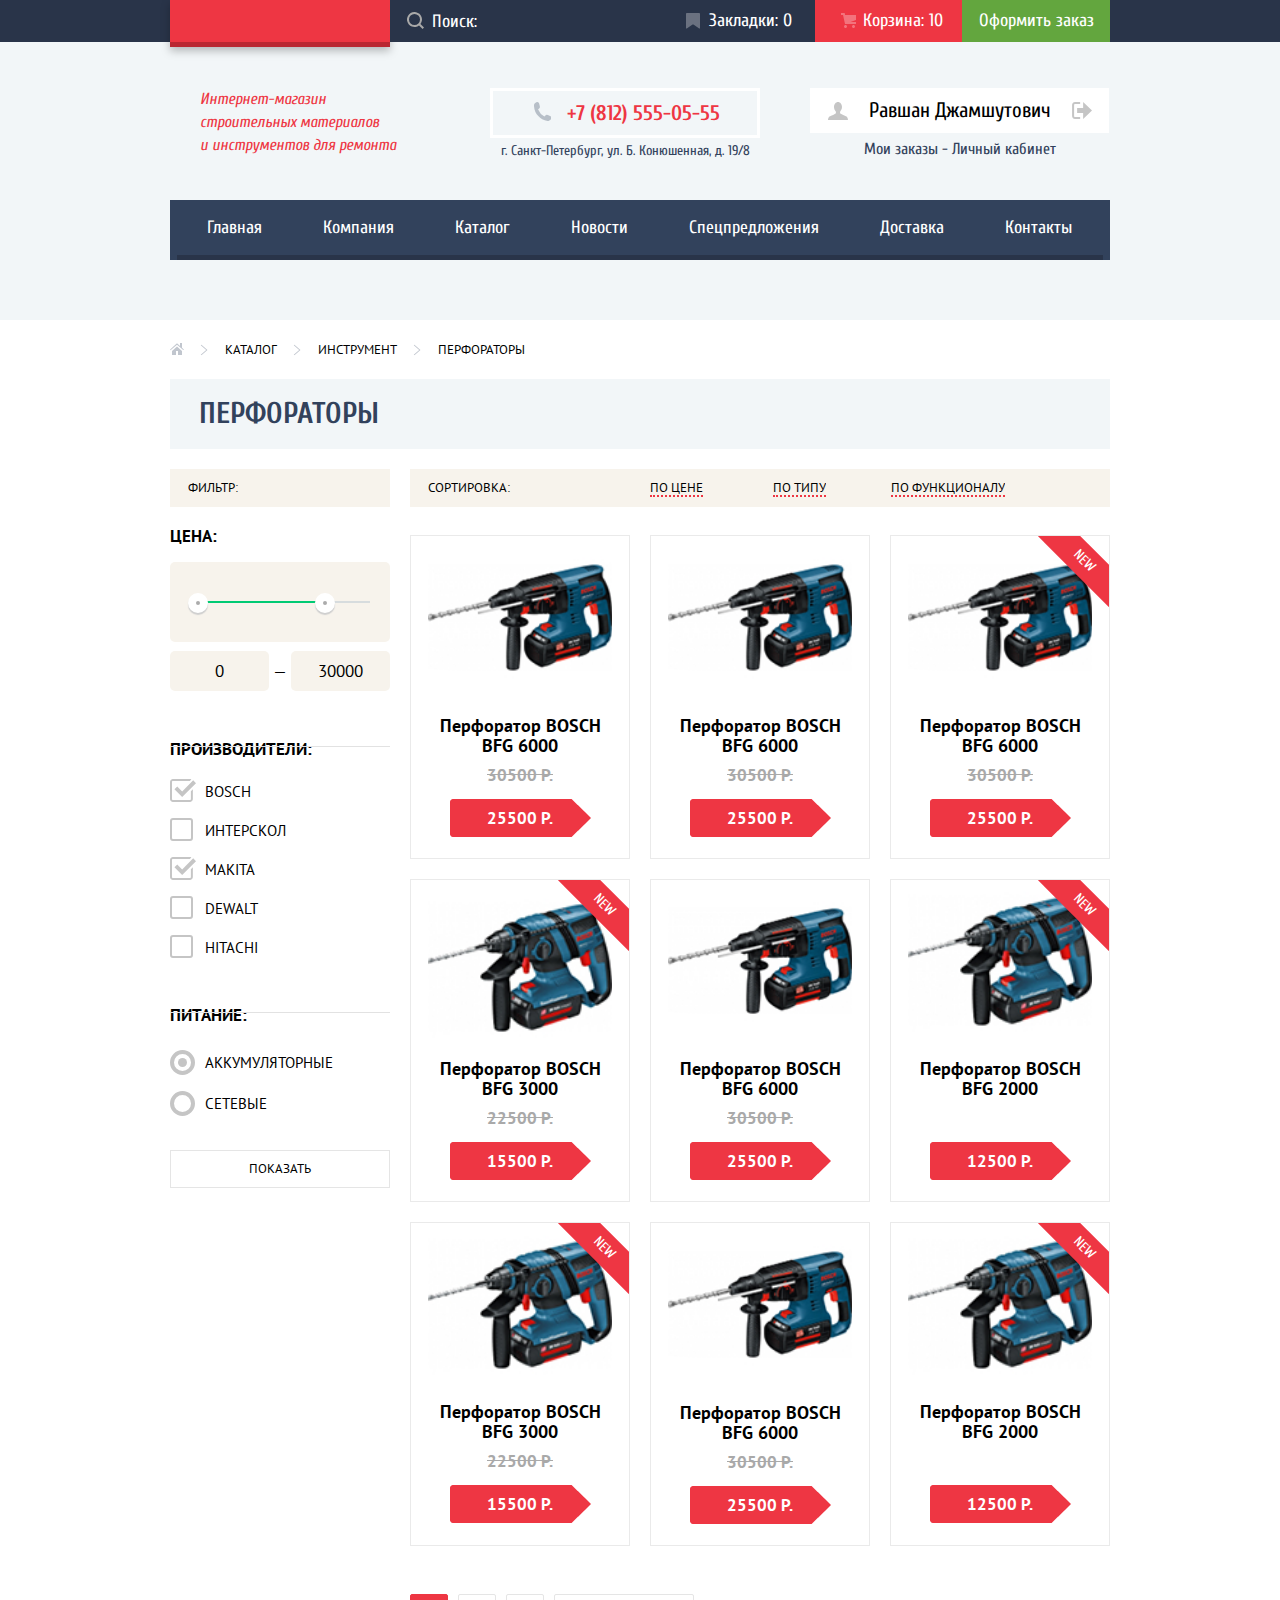
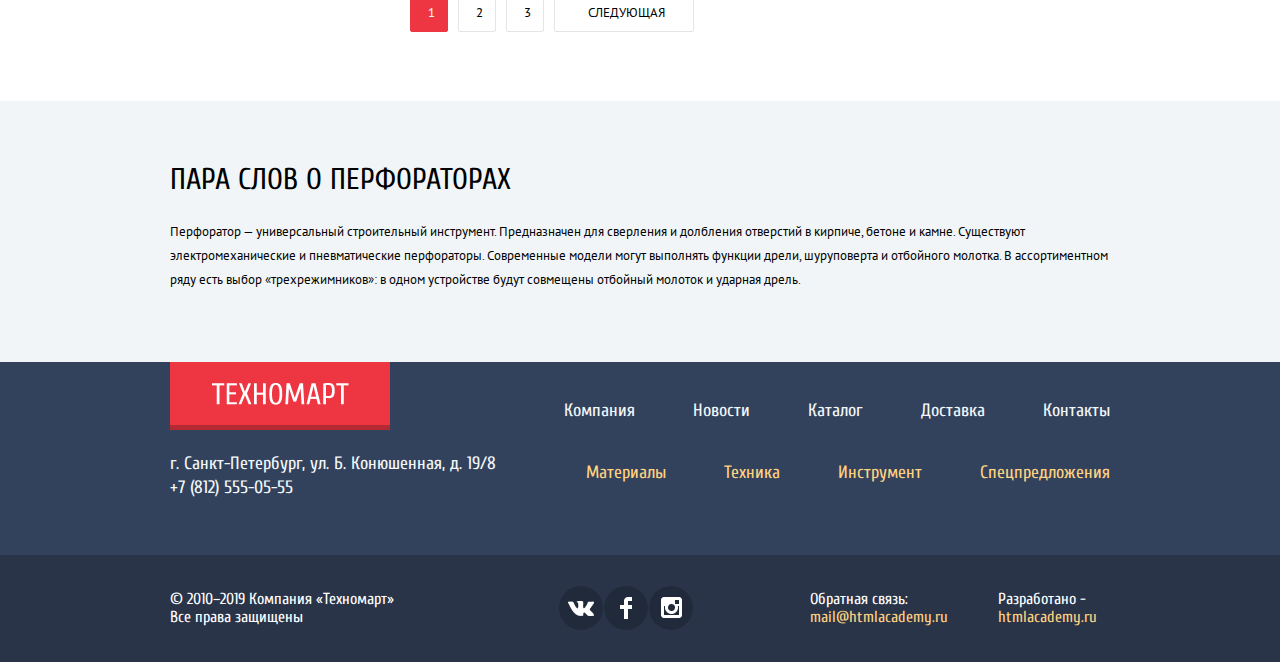
==== commit 91cb7f04: "правки по переполнению" ====
--- a/catalog.html
+++ b/catalog.html
@@ -37,7 +37,7 @@
 			   и инструментов для ремонта</p>
 			</div>
 			<div class="header-section-centr-contacts">
-			    <div class="header-section-centr-tel"><a class="header-tel" href="tel:+78125550555">+7 (812) 555-05-55</a></div>
+			    <a class="header-section-centr-tel" href="tel:+78125550555">+7 (812) 555-05-55</a>
 				<div class="header-section-centr-address"><p>г. Санкт-Петербург, ул. Б. Конюшенная, д. 19/8</p></div>
 		    </div>
 			<div class="header-section-centr-authorization catalog-authorization">
--- a/css/style.css
+++ b/css/style.css
@@ -96,7 +96,7 @@
   .header {
     display: grid;
     min-height: 320px;
-    grid-template-rows: min-content 158px min-content;
+    grid-template-rows: min-content min-content min-content;
     background: var(--basic-extra-white-catalog-h1);
   }
 
@@ -277,10 +277,17 @@
   }
 
   .header-section-centr-tel {
-    width: 264px;
-    height: 39px;
+    position: relative;
+    display: block;
+    width: 183px;
+    min-height: 25px;
     margin-top: 46px;
+    color: var(--basic-red);
+    font-weight: bold;
+    font-size: 21px;
+    line-height: 30px;
     border: 3px solid var(--basic-white);
+    padding: 7px 7px 7px 74px;
   }
 
   .header-section-centr-address {
@@ -290,19 +297,10 @@
     line-height: 24px;
     font-family: Cuprum, Arial, sans-serif;
     color: var(--basic-blue);
-  }
-
-  .header-tel {
-    display: block;
-    position: relative;
-    color: var(--basic-red);
-    font-weight: bold;
-    font-size: 21px;
-    line-height: 30px;
-    padding: 6px 40px 8px 73px;
-  }
-
-  .header-tel::before {
+    text-align: center;
+  }
+
+  .header-section-centr-tel::before {
     content: "";
     position: absolute;
     top: 11px;
@@ -322,16 +320,12 @@
   }
 
   .header-section-centr-login-link {
-    display: block;
     position: relative;
-    width: 76px;
-    height: 33px;
-    margin-top: 46px;
-    margin-left: auto;
-    margin-right: 10px;
+    width: 73px;
+    min-height: 21px;
+    margin: 46px 10px auto auto;
     background: var(--basic-white);
-    padding-top: 12px;
-    padding-left: 45px;
+    padding: 12px 3px 12px 45px;
   }
 
   .header-section-centr-login-link svg {
@@ -349,15 +343,12 @@
   }
 
   .header-section-centr-reg-link {
-    display: flex;
-    flex-wrap: wrap;
-    justify-content: center;
-    align-items: center;
     width: 150px;
-    height: 45px;
-    margin-top: 46px;
-    margin-right: 0;
+    min-height: 21px;
+    margin: 46px 0 auto 0;
     background: var(--basic-white);
+    text-align: center;
+    padding: 12px 0;
   }
 
   .header-section-centr-authorization a {
@@ -381,25 +372,30 @@
   .header-navigation {
     width: 940px;
     margin: 0 auto;
-    box-shadow: inset 0px -5px 0px var(--blue-hover);
     background-color: var(--basic-blue);
   }
 
   .header-navigation-list {
-    display: grid;
-    grid-template-columns: repeat( 7, min-content);
-    justify-content: space-between;
-    max-width: 940px;
+    display: flex;
+    flex-wrap: wrap;
+    justify-content: center;
+    width: 940px;
     list-style: none; 
     margin: 0;
     padding: 0;
   }
 
-  .header-navigation-list a {
-    display: block;
-    padding: 16px 31px 20px 30px;
+  .header-navigation-list li {
+    background-color: var(--basic-blue);
+    box-shadow: inset 0px -5px 0px var(--blue-hover);
+  }
+
+  .header-navigation-list a { 
+    display: block; 
+    padding: 16px 31px 20px 30px;  
     color: var(--basic-white);
     font-size: 18px;
+    line-height: 24px;
   }
 
   .header-navigation-list li:hover {
@@ -423,8 +419,8 @@
 
   .main-promo-list {
     display: grid;
-    grid-template-columns: 300px 300px 300px;
-    grid-template-rows: 123px 123px 123px;
+    grid-template-columns: repeat(3, 300px);
+    grid-template-rows: repeat(3, minmax(123px, 1fr));
     grid-template-areas:
     "promo-materials promo-instrument promo-technic"
     "main-promo-slider main-promo-slider promo-sale"
@@ -440,7 +436,7 @@
     position: relative;
     flex-direction: column;
     width: 300px;
-    height: 123px;
+    min-height: 123px;
     color: var(--basic-white);
     overflow: hidden;
   }
@@ -523,7 +519,7 @@
   }
 
   .main-promo-item h2 {
-    margin: 20px 0 0 23px;
+    margin: 20px 50px 0 23px;
     font-size: 24px;
     line-height: 30px;
     font-weight: 700px;
@@ -668,17 +664,18 @@
   .main-promo-slider-controls2:active,
   .main-promo-slider-controls2:focus {
     outline: none;
-    }
+  }
 
   .link-button {
-    Width: 192px;
-    height: 38px;
+    Width: 172px;
+    min-height: 18px;
     margin-right: 14px;
     text-align: center;
-    line-height: 38px;
+    line-height: 18px;
     background: var(--basic-red);
     text-transform: uppercase;
     color: var(--basic-white);
+    padding: 10px;
   }
 
   .link-button:hover {
@@ -699,7 +696,7 @@
     align-items: center;
     justify-content: space-between;
     Width: 940px;
-    height: 89px;
+    min-height: 89px;
     margin-bottom: 20px;
     background: var(--basic-white-header);
   }
@@ -707,6 +704,7 @@
   .main-product h2,
   .main-producer-header h2 {
     font-size: 30px;
+    line-height: 30px;
     margin-left: 28px;
     color: var(--basic-blue);
     text-transform: uppercase;
@@ -763,7 +761,7 @@
   .button-product-buy {
     position: relative;
     width: 135px;
-    height: 38px;
+    min-height: 38px;
     margin-top: 38px;
     background: var(--basic-green);
     box-shadow: inset 0px -3px 0px var(--shadow-buy);
@@ -793,7 +791,7 @@
   .button-product-buy::before {
     content: "";
     position: absolute;
-    top: 11px;
+    top: 33%;
     left: 32px;  
     width: 15px;
     height: 15px;
@@ -1125,12 +1123,12 @@
 
   .main-info-text-link {
     display: block;
-    width: 220px;
+    width: 200px;
   }
 
   .main-info-map-link {
     display: block;
-    width: 300px;
+    width: 280px;
   }
 
   .footer {
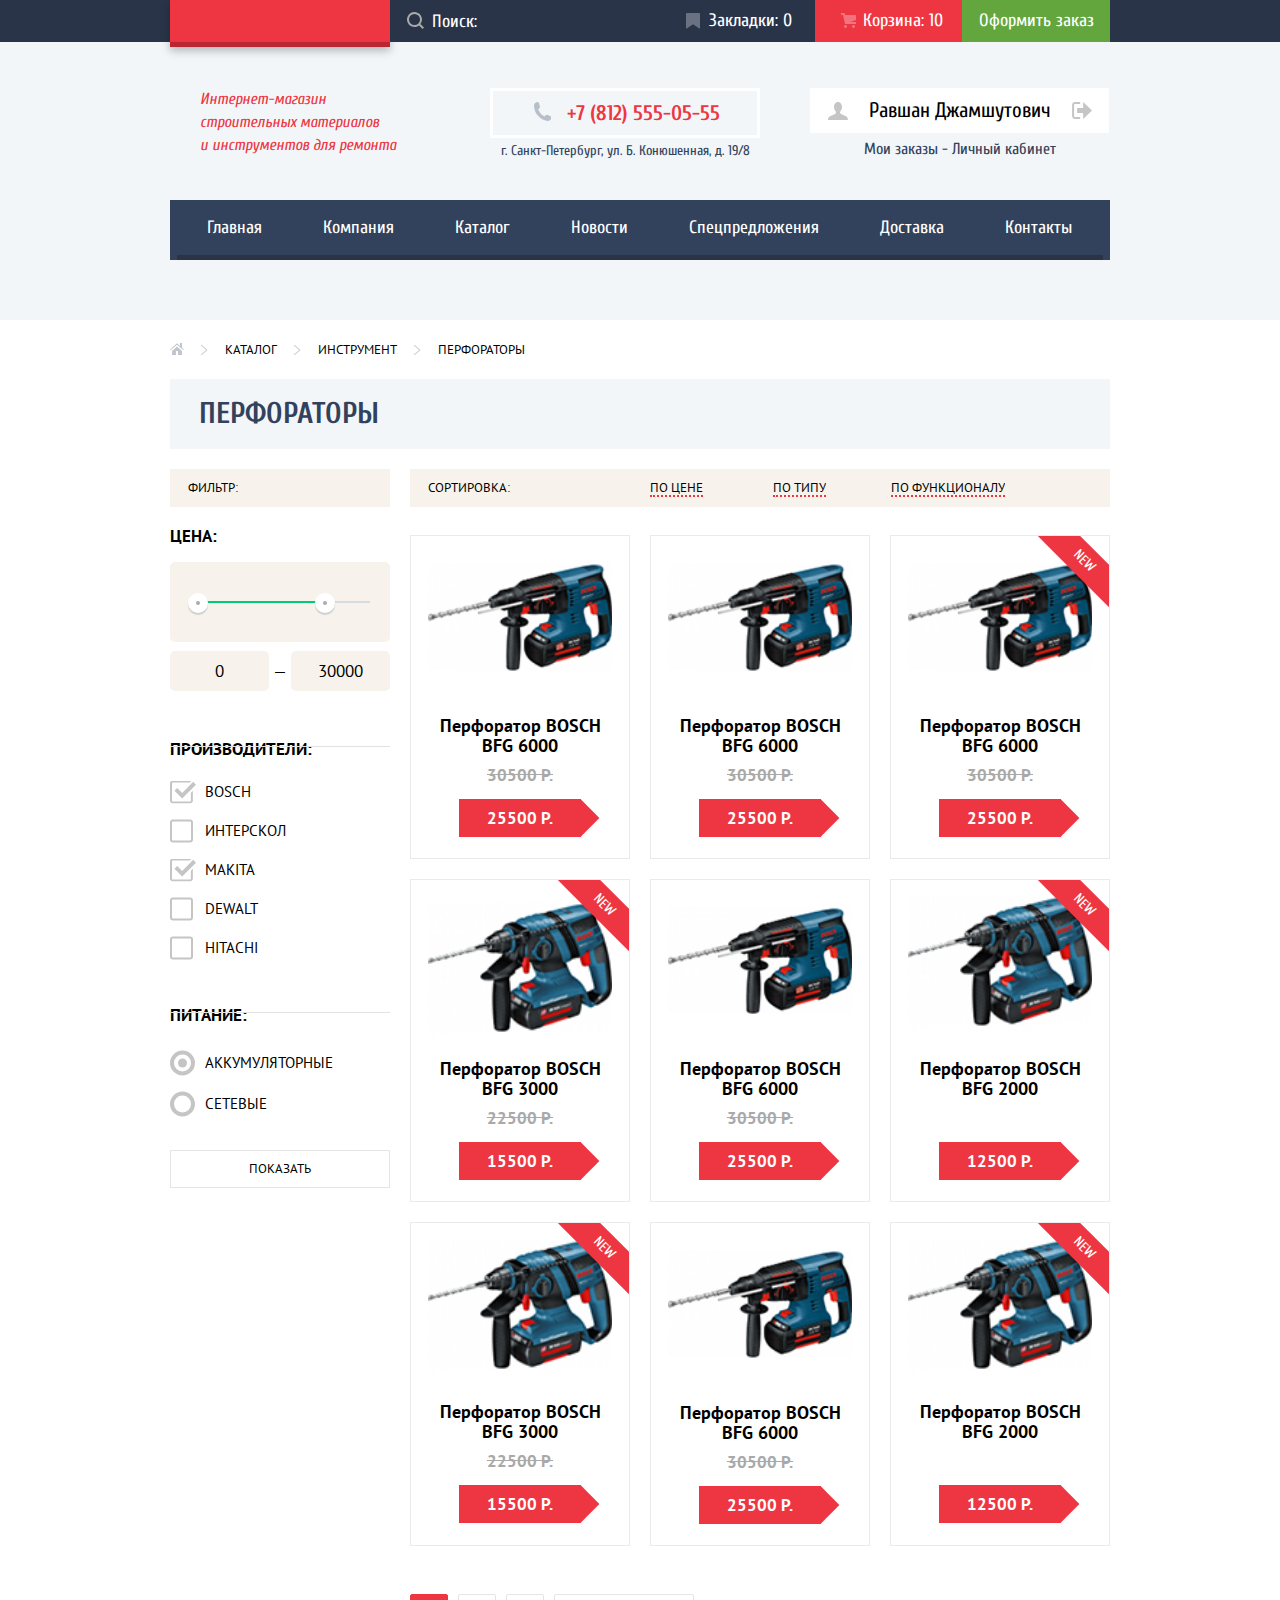
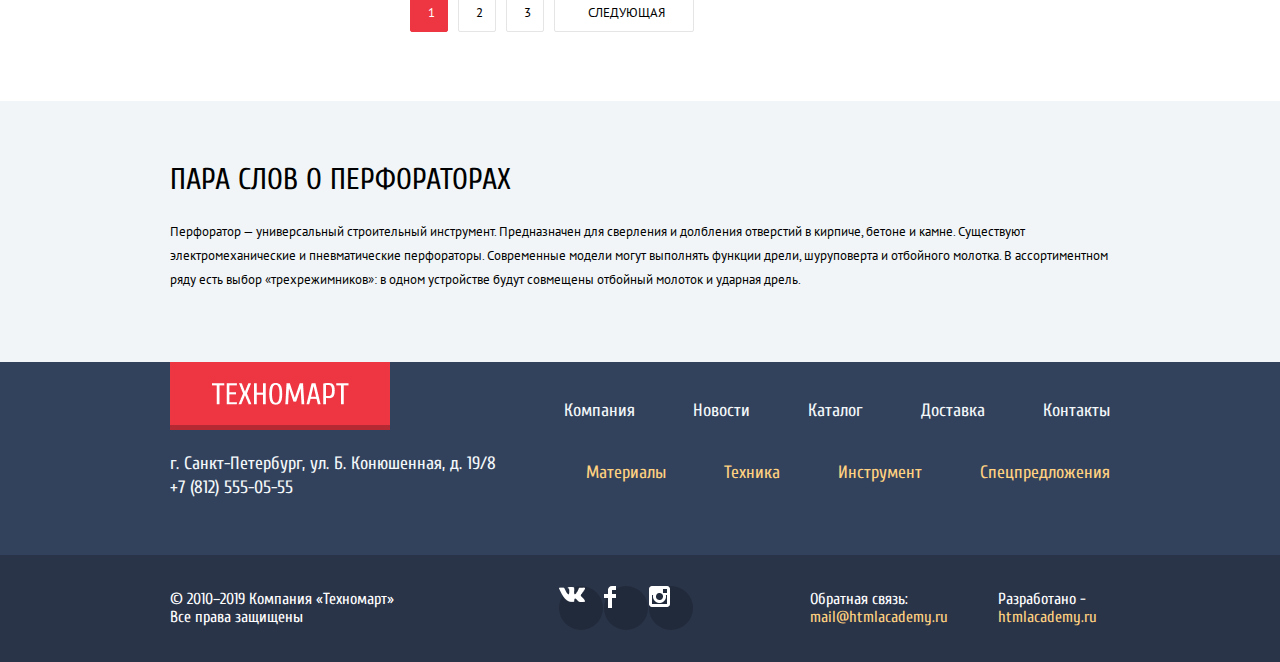
==== commit 8d4f135d: "внес правки по переполнению" ====
--- a/catalog.html
+++ b/catalog.html
@@ -184,7 +184,7 @@
 						<img src="img/snippet-945.jpg" width="184" height="164" alt="Изображение перфоратора BOSCH BFG 6000">
 					</div>
 					<div class="container-button-product">
-						<button class="button-product-buy">Купить</button>
+						<button class="button-product-buy"><span class="button-product-buy-before">Купить</span></button>
 						<button class="button-product-bookmarks">В закладки</button>
 					</div>
 					<div class="main-promo-new none">new</div>
@@ -192,14 +192,14 @@
 						<h3>Перфоратор BOSCH BFG 6000</h3>
 					</a></div>
 					<div class="old-price"><span>30500 Р.</span></div>
-						<div class="button-product"><a href="#">25500 Р.</a></div>					
+						<a class="button-product" href="#"><span>25500 Р.</span></a>					
 				</li>
 				<li  class="main-product-item">
 					<div class="container-img-product">
 						<img src="img/snippet-945.jpg" width="184" height="164" alt="Изображение перфоратора BOSCH BFG 6000">
 					</div>
 					<div class="container-button-product">
-						<button class="button-product-buy">Купить</button>
+						<button class="button-product-buy"><span class="button-product-buy-before">Купить</span></button>
 						<button class="button-product-bookmarks">В закладки</button>
 					</div>
 					<div class="main-promo-new none">new</div>	
@@ -207,14 +207,14 @@
 						<h3>Перфоратор BOSCH BFG 6000</h3>
 					</a></div>
 					<div class="old-price"><span>30500 Р.</span></div>
-					<div class="button-product"><a href="#">25500 Р.</a></div>					
+					<a class="button-product" href="#"><span>25500 Р.</span></a>					
 				</li>
 				<li  class="main-product-item">
 					<div class="container-img-product">
 						<img src="img/snippet-945.jpg" width="184" height="164" alt="Изображение перфоратора BOSCH BFG 6000">
 					</div>
 					<div class="container-button-product">
-						<button class="button-product-buy">Купить</button>
+						<button class="button-product-buy"><span class="button-product-buy-before">Купить</span></button>
 						<button class="button-product-bookmarks">В закладки</button>
 					</div>
 					<div class="main-promo-new">new</div>	
@@ -222,7 +222,7 @@
 						<h3>Перфоратор BOSCH BFG 6000</h3>
 					</a></div>
 					<div class="old-price"><span>30500 Р.</span></div>
-					<div class="button-product"><a href="#">25500 Р.</a></div>					
+					<a class="button-product" href="#"><span>25500 Р.</span></a>				
 				</li>
 				<li  class="main-product-item">
 					<div class="container-product">
@@ -230,7 +230,7 @@
 							<img src="img/snippet-18927.jpg" width="184" height="164" alt="Изображение перфоратора BOSCH BFG 3000">
 						</div>
 						<div class="container-button-product">
-							<button class="button-product-buy">Купить</button>
+							<button class="button-product-buy"><span class="button-product-buy-before">Купить</span></button>
 							<button class="button-product-bookmarks">В закладки</button>
 						</div>
 					</div>
@@ -239,14 +239,14 @@
 						<h3>Перфоратор BOSCH BFG 3000</h3>
 					</a>
 					<div class="old-price"><span>22500 Р.</span></div>
-					<div class="button-product"><a href="#">15500 Р.</a></div>					
+					<a class="button-product" href="#"><span>15500 Р.</span></a>					
 				</li>
 				<li class="main-product-item">
 					<div class="container-img-product">
 						<img src="img/snippet-945.jpg" width="184" height="164" alt="Изображение перфоратора BOSCH BFG 6000">
 					</div>
 					<div class="container-button-product">
-						<button class="button-product-buy">Купить</button>
+						<button class="button-product-buy"><span class="button-product-buy-before">Купить</span></button>
 						<button class="button-product-bookmarks">В закладки</button>
 					</div>
 					<div class="main-promo-new none">new</div>	
@@ -254,14 +254,14 @@
 						<h3>Перфоратор BOSCH BFG 6000</h3>
 					</a></div>
 					<div class="old-price"><span>30500 Р.</span></div>
-					<div class="button-product"><a href="#">25500 Р.</a></div>					
+					<a class="button-product" href="#"><span>25500 Р.</span></a>					
 				</li>
 				<li  class="main-product-item">
 					<div class="container-img-product">
 						<img src="img/snippet-18927.jpg" width="184" height="164" alt="Изображение перфоратора BOSCH BFG 2000">
 					</div>
 					<div class="container-button-product">
-						<button class="button-product-buy">Купить</button>
+						<button class="button-product-buy"><span class="button-product-buy-before">Купить</span></button>
 						<button class="button-product-bookmarks">В закладки</button>
 					</div>
 					<div class="main-promo-new">new</div>
@@ -269,14 +269,14 @@
 						<h3>Перфоратор BOSCH BFG 2000</h3>
 					</a></div>
 					<div class="old-price"><span></span></div>
-					<div class="button-product"><a href="#">12500 Р.</a></div>				
+					<a class="button-product" href="#"><span>12500 Р.</span></a>			
 				</li>
 				<li class="main-product-item">
 					<div class="container-img-product">
 						<img src="img/snippet-18927.jpg" width="184" height="164" alt="Изображение перфоратора BOSCH BFG 3000">
 					</div>
 					<div class="container-button-product">
-						<button class="button-product-buy">Купить</button>
+						<button class="button-product-buy"><span class="button-product-buy-before">Купить</span></button>
 						<button class="button-product-bookmarks">В закладки</button>
 					</div>
 					<div class="main-promo-new">new</div>	
@@ -284,14 +284,14 @@
 						<h3>Перфоратор BOSCH BFG 3000</h3>
 					</a></div>
 					<div class="old-price"><span>22500 Р.</span></div>
-					<div class="button-product"><a href="#">15500 Р.</a></div>					
+					<a class="button-product" href="#"><span>15500 Р.</span></a>					
 				</li>
 				<li  class="main-product-item">
 					<div class="container-img-product">
 						<img src="img/snippet-945.jpg" width="184" height="164" alt="Изображение перфоратора BOSCH BFG 6000">
 					</div>
 					<div class="container-button-product">
-						<button class="button-product-buy">Купить</button>
+						<button class="button-product-buy"><span class="button-product-buy-before">Купить</span></button>
 						<button class="button-product-bookmarks">В закладки</button>
 					</div>
 					<div class="main-promo-new none">new</div>	
@@ -299,14 +299,14 @@
 						<h3>Перфоратор BOSCH BFG 6000</h3>
 					</a></div>
 					<div class="old-price"><span>30500 Р.</span></div>
-					<div class="button-product"><a href="#">25500 Р.</a></div>					
+					<a class="button-product" href="#"><span>25500 Р.</span></a>					
 				</li>
 				<li  class="main-product-item">
 					<div class="container-img-product">
 						<img src="img/snippet-18927.jpg" width="184" height="164" alt="Изображение перфоратора BOSCH BFG 2000">
 					</div>
 					<div class="container-button-product">
-						<button class="button-product-buy">Купить</button>
+						<button class="button-product-buy"><span class="button-product-buy-before">Купить</span></button>
 						<button class="button-product-bookmarks">В закладки</button>
 					</div>
 					<div class="main-promo-new">new</div>
@@ -314,7 +314,7 @@
 						<h3>Перфоратор BOSCH BFG 2000</h3>
 					</a></div>
 					<div class="old-price"><span></span></div>
-					<div class="button-product"><a href="#">12500 Р.</a></div>					
+					<a class="button-product" href="#"><span>12500 Р.</span></a>					
 				</li>				
 			</ul>
 			
--- a/css/style.css
+++ b/css/style.css
@@ -419,12 +419,7 @@
 
   .main-promo-list {
     display: grid;
-    grid-template-columns: repeat(3, 300px);
-    grid-template-rows: repeat(3, minmax(123px, 1fr));
-    grid-template-areas:
-    "promo-materials promo-instrument promo-technic"
-    "main-promo-slider main-promo-slider promo-sale"
-    "main-promo-slider main-promo-slider promo-delivery";
+    grid-template-columns: repeat(3, 1fr);
     grid-gap: 20px;
     margin: 0;
     padding: 0;
@@ -434,9 +429,10 @@
   .main-promo-item {
     display: flex;
     position: relative;
+	  box-sizing: border-box;
     flex-direction: column;
     width: 300px;
-    min-height: 123px;
+	  padding: 15px 20px;
     color: var(--basic-white);
     overflow: hidden;
   }
@@ -466,52 +462,49 @@
     position: absolute;
     background-repeat: no-repeat;
     background-position: 0 0;
+    top: 50%;
+	  right: 70px;
+	  transform: translate(50%, -50%);
   }
 
   .promo-materials::before {
     width: 44px;
     height: 65px; 
     background-image: url("../img/icon-1.svg");
-    top: 31px;
-    left: 213px; 
   }
 
   .promo-instrument::before {
     width: 75px;
     height: 61px;
     background-image: url("../img/icon-2.svg");
-    top: 34px;
-    left: 194px; 
   }
 
   .promo-technic::before {
     width: 78px;
     height: 62px; 
     background-image: url("../img/icon-3.svg");
-    top: 32px;
-    left: 191px; 
   }
 
   .promo-sale::before {
     width: 59px;
     height: 72px; 
     background-image: url("../img/icon-4.svg");
-    top: 26px;
-    left: 196px; 
   }
 
   .promo-delivery::before {
     width: 78px;
     height: 63px; 
     background-image: url("../img/icon-5.svg");
-    top: 32px;
-    left: 191px; 
   }
 
   .main-promo-slider {
     position: relative;
     width: 620px;
     height: 266px;
+    grid-column-start: 1;
+	  grid-column-end: 3;
+	  grid-row-start: 2;
+	  grid-row-end: 4;
   }
 
   .slide-header {
@@ -519,30 +512,31 @@
   }
 
   .main-promo-item h2 {
-    margin: 20px 50px 0 23px;
     font-size: 24px;
     line-height: 30px;
     font-weight: 700px;
+    margin: 0;
+    margin-bottom: 15px;
+    width: 135px;
   }
 
   .main-promo-buttom {
-    Width: 135px;
-    height: 38px;
-    margin: 14px 0 0 23px;
+    width: 135px;
+    font-size: 14px;
+    line-height: 18px;
     text-align: center;
-    line-height: 38px;
     background: var(--promo-buttom);
     text-transform: uppercase;
+    padding: 10px 21px;
+    box-sizing: border-box;
     color: var(--basic-white);
   }
 
   .promo-materials {
-    grid-area: promo-materials;
     background-color: var(--yellow-materials);
   }
 
   .promo-instrument {
-    grid-area: promo-instrument;
     background-color: var(--extra-blue-instrument);
   }
 
@@ -555,26 +549,25 @@
   }
 
   .promo-technic {
-    grid-area: promo-technic;
     background-color: var(--purple-technic);
   }
 
   .promo-sale {
-    grid-area: promo-sale;
     background-color: var(--light-green-sale);
   }
 
   .promo-delivery {
-    grid-area: promo-delivery;
     background-color: var(--yellow-delivery);
   }
 
   .main-promo-slide {
-    grid-area: main-promo-slide;
     display: flex;
     flex-direction: column;
+    justify-content: space-between;
     width: 620px;
     height: 266px;
+    box-sizing: border-box;
+    padding: 23px;
     color: var(--basic-white);
     background-color: var(--basic-dark-blue);
   }
@@ -589,21 +582,32 @@
     background-repeat: no-repeat;
   }
 
+  .slide-title {
+    display: flex;
+    flex-direction: column;
+    justify-content: space-between;
+    min-height: 104px;
+    background:var(--shadow);
+    margin: -23px;
+    padding: 23px;
+    padding-bottom: 16px;
+    box-sizing: border-box;
+  }
+
   .slide-title-h2 {
     font-size: 36px;
+    line-height: 36px;
     font-weight: 700px;
-    margin: 23px 0 0 24px;
+    margin: 0;
+    margin-bottom: 5px;
     padding: 0;
   }
 
   .slide-title-p {
     font-size: 18px;
-    margin: 20px 0 0 24px;
-    padding: 0;
-  }
-
-  .main-promo-slide-link {
-    margin: 113px 0 0 24px;
+    line-height: 24px;
+    margin: 0;
+    padding: 0;
   }
 
   .main-promo-slider-controls1 {
@@ -667,7 +671,7 @@
   }
 
   .link-button {
-    Width: 172px;
+    width: 172px;
     min-height: 18px;
     margin-right: 14px;
     text-align: center;
@@ -706,6 +710,7 @@
     font-size: 30px;
     line-height: 30px;
     margin-left: 28px;
+    width: 650px;
     color: var(--basic-blue);
     text-transform: uppercase;
   }
@@ -748,6 +753,7 @@
     left: 15px;
     background-color: var(--basic-white);
     align-items: center;
+    justify-content: center;
   }
 
   .main-product-item:hover .container-button-product {
@@ -759,10 +765,8 @@
   }
 
   .button-product-buy {
-    position: relative;
     width: 135px;
     min-height: 38px;
-    margin-top: 38px;
     background: var(--basic-green);
     box-shadow: inset 0px -3px 0px var(--shadow-buy);
     border-radius: 2px;
@@ -775,6 +779,7 @@
     text-transform: uppercase;
     color: var(--basic-white);
     padding-left: 30px;
+    margin-bottom: 10px;
     cursor: pointer;
   }
 
@@ -788,11 +793,12 @@
     outline: none;
   }
 
-  .button-product-buy::before {
+  .button-product-buy-before::before {
     content: "";
     position: absolute;
-    top: 33%;
-    left: 32px;  
+    top: 50%;
+    transform: translateY(-50%);
+    left: -25px;
     width: 15px;
     height: 15px;
     background-image: url("../img/icon-cart.svg");
@@ -801,10 +807,13 @@
     opacity: 0.3;
   }
 
+  .button-product-buy-before {
+    position: relative;
+  }
+
   .button-product-bookmarks {
     width: 135px;
-    height: 38px;
-    margin-top: 10px;
+    min-height: 38px;
     background-color: var(--basic-white);
     border: 3px solid var(--basic-green);
     box-sizing: border-box;
@@ -864,21 +873,39 @@
   }
 
   .button-product {
-    Width: 141px;
+    position: relative;
+    Width: 122px;
     height: 38px;
-    text-align: center;
     margin: 13px auto 21px auto;
-    background-image: url("../img/button-product.png");
-  }
-
-  .button-product a {
+    background-color: var(--basic-red);
     text-transform: uppercase;
     font-family: "PT Sans", Arial, sans-serif;
     font-size: 17px;
-    line-height: 38px;
+    line-height: 18px;
     font-weight: 700;
     color: var(--basic-white);
-    padding: 10px 32px;
+  }
+
+  .button-product::before {
+    content: "";
+    position: absolute;
+    top: 6px;
+    left: 109px;  
+    width: 26px;
+    height: 26px;
+    background-color: var(--basic-red);
+    transform: rotate(45deg);
+    z-index: 1;
+  }
+
+  .button-product span {
+    position: absolute;
+    width: 122px;
+    max-height: 38px;
+    z-index: 2;
+    top: 50%;
+    left: 50%;
+    transform: translate(-50%, -50%);
   }
 
   .main-producer-list {
@@ -960,7 +987,7 @@
 
   .services-button {
     width: 240px;
-    height: 61px;
+    min-height: 61px;
     font-family: Cuprum, Arial, sans-serif;
     font-style: normal;
     font-weight: bold;
@@ -972,6 +999,8 @@
     border: 0;
     box-shadow: 0px 1px 0px var(--basic-dark-blue), inset 0px 1px 0px var(--shadow-services-button);
     cursor: pointer;
+    box-sizing: border-box;
+    padding: 14px;
   }
 
   .services-button:hover {
@@ -1009,6 +1038,7 @@
   .main-services-item h3 {
     font-family: "Cuprum", Arial, sans-serif;
     font-size: 30px;
+    line-height: 30px;
     color: var(--basic-blue);
     margin: 46px 0 0 0;
     padding: 0;
@@ -1226,11 +1256,40 @@
     margin: 0 0 1px 1px;
   }
 
-  .logo-socials {
-    position: absolute;
-    z-index: 1;
-    margin: auto;
-    top: 0; right: 0; bottom: 0; left: 0;
+  .socials-item-vk {
+    position: absolute;
+    width: 27px;
+    height: 16px;
+    top: 50%;
+    left: 50%;
+    transform: translate(-50%, -50%);
+    background-image: url("../img/icon-vk.png");
+    background-position: center center;
+    background-repeat: no-repeat;
+  }
+
+  .socials-item-f {
+    position: absolute;
+    width: 12px;
+    height: 22px;
+    top: 50%;
+    left: 50%;
+    transform: translate(-50%, -50%);
+    background-image: url("../img/icon-fb.png");
+    background-position: center center;
+    background-repeat: no-repeat;
+  }
+
+  .socials-item-insta {
+    position: absolute;
+    width: 21px;
+    height: 21px;
+    top: 50%;
+    left: 50%;
+    transform: translate(-50%, -50%);
+    background-image: url("../img/icon-insta.png");
+    background-position: center center;
+    background-repeat: no-repeat;
   }
 
   .footer-socials-mail {
@@ -1780,7 +1839,8 @@
     content: "";
     position: absolute;
     left: -35px;
-    top: -3px;
+    top: 50%;
+    transform: translateY(-50%);
     width: 19px;
     height: 19px;
     border: 2px solid var(--basic-gray3);
@@ -1791,7 +1851,8 @@
     content: "";
     position: absolute;
     left: -35px;
-    top: -3px;
+    top: 50%;
+    transform: translateY(-50%);
     width: 17px;
     height: 17px;
     border: 4px solid var(--basic-gray3);
@@ -1801,7 +1862,8 @@
   .filter-input-radio:checked + label::after {
     content: "";
     position: absolute;
-    top: 5px;
+    top: 50%;
+    transform: translateY(-50%);
     left: -27px;
     width: 9px;
     height: 9px;
@@ -1814,7 +1876,8 @@
     content: "";
     position: absolute;
     left: -35px;
-    top: -3px;
+    top: 50%;
+    transform: translateY(-50%);
     width: 26.17px;
     height: 23px;
     background-image: url("../img/checkbox-on.svg");
@@ -1970,7 +2033,9 @@
   .description {
     min-height: 261px;
     margin-top: 59px;
+    padding-bottom: 50px;
     background: var(--basic-extra-white-footer-nav);
+    box-sizing: border-box;
   }
 
   .description-container {
